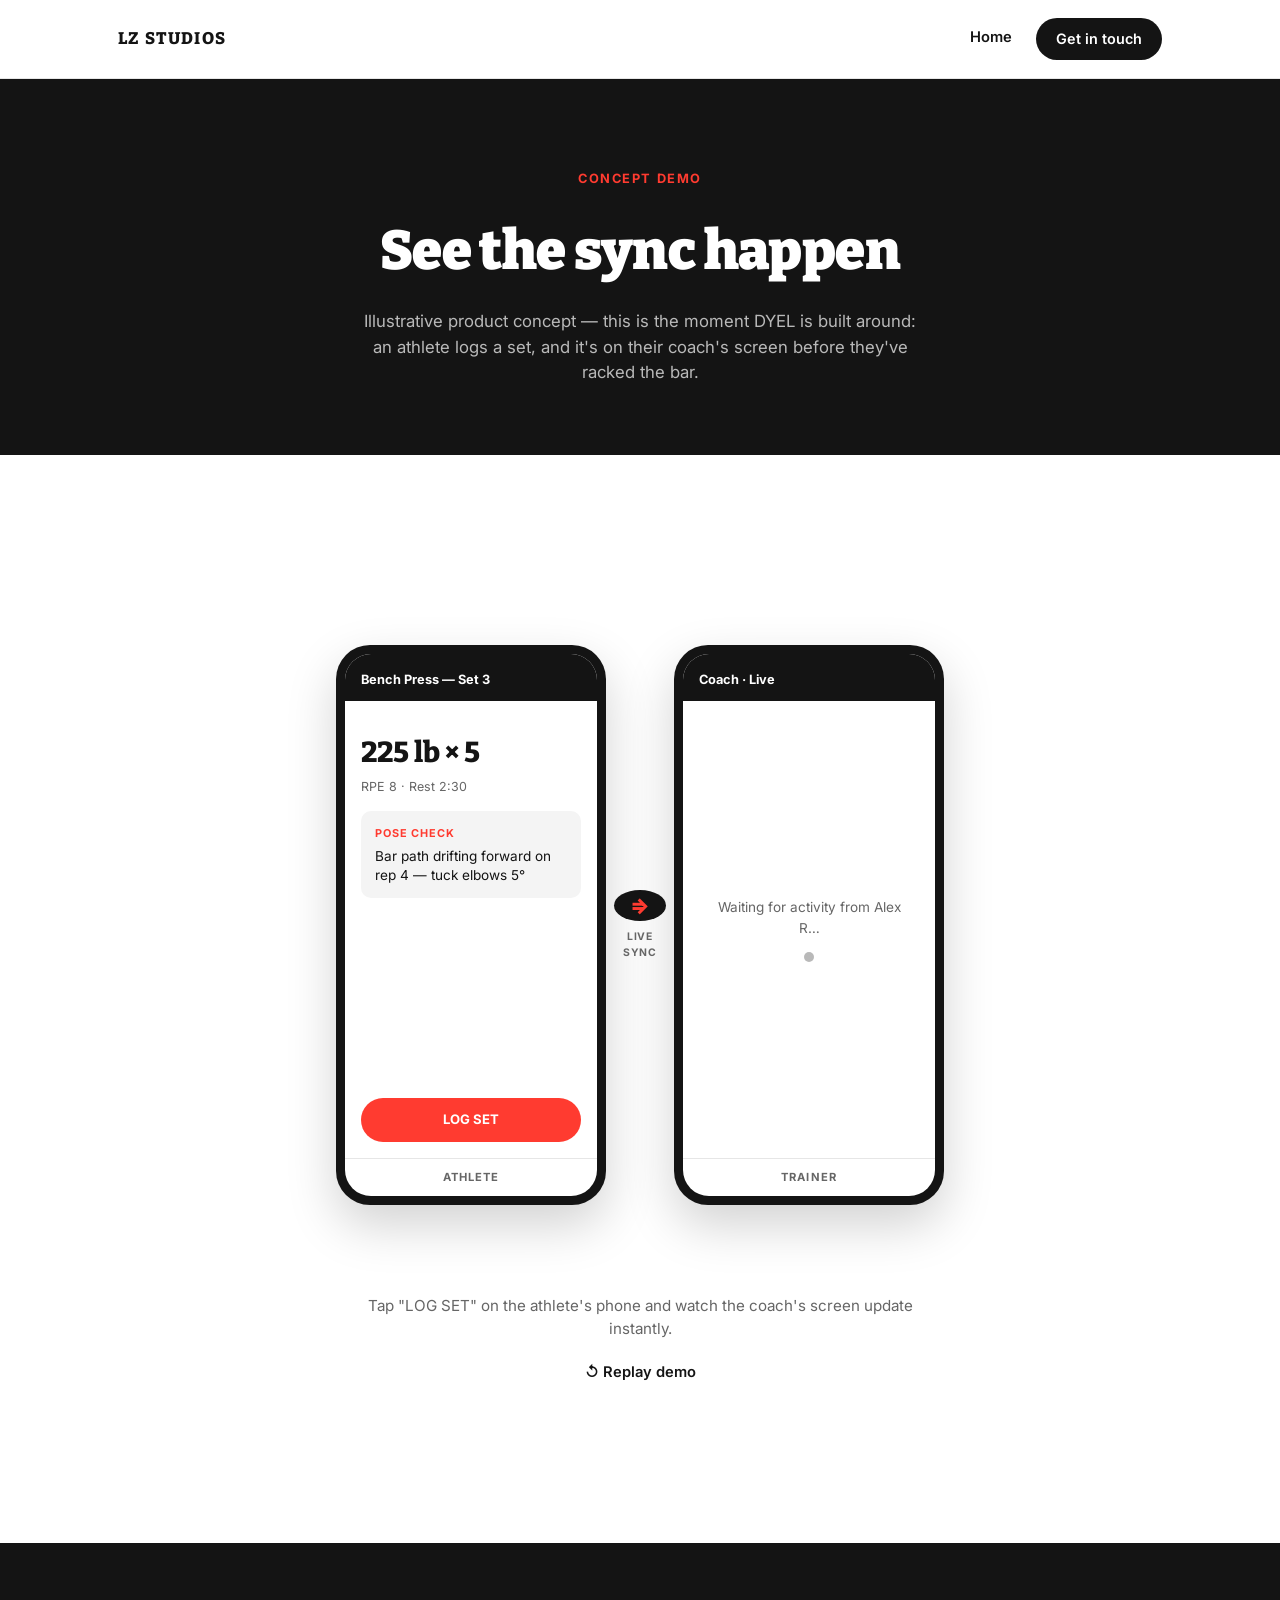
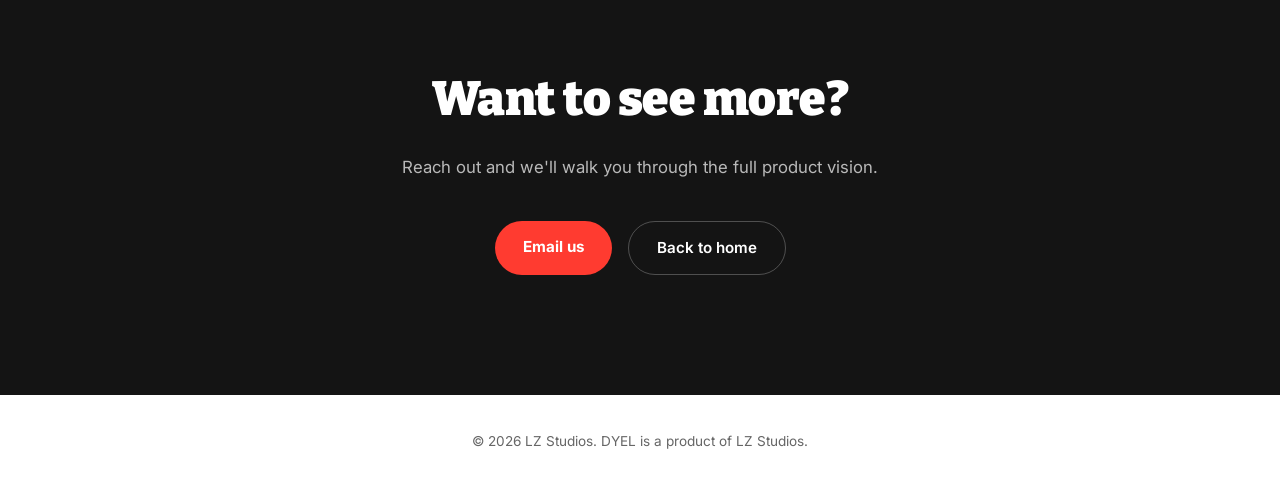
==== demo.html @ 72d44cef "Updating the HomePage" ====
<!DOCTYPE html>
<html lang="en">
<head>
<meta charset="UTF-8">
<meta name="viewport" content="width=device-width, initial-scale=1.0">
<title>Demo — DYEL by LZ Studios</title>
<meta name="description" content="See how DYEL syncs an athlete's workout to their coach's screen in real time, with AI form correction built in.">
<link rel="preconnect" href="https://fonts.googleapis.com">
<link rel="preconnect" href="https://fonts.gstatic.com" crossorigin>
<link href="https://fonts.googleapis.com/css2?family=Bitter:wght@400;600;800;900&family=Inter:wght@400;500;600;700&display=swap" rel="stylesheet">
<link rel="stylesheet" href="styles.css">
</head>
<body>

<nav>
  <div class="wrap">
    <div class="brand">LZ STUDIOS</div>
    <div class="nav-links">
      <a class="nav-link" href="index.html">Home</a>
      <a class="nav-cta" href="index.html#contact">Get in touch</a>
    </div>
  </div>
</nav>

<header class="demo-hero">
  <div class="wrap">
    <span class="eyebrow">Concept Demo</span>
    <h1>See the sync happen</h1>
    <p>Illustrative product concept — this is the moment DYEL is built around: an athlete logs a set, and it's on their coach's screen before they've racked the bar.</p>
  </div>
</header>

<section class="section">
  <div class="wrap">
    <div class="demo-stage">

      <!-- PHONE 1: ATHLETE -->
      <div class="phone">
        <div class="screen">
          <div class="screen-bar">Bench Press — Set 3</div>
          <div class="screen-body">
            <div class="big-stat">225 lb × 5</div>
            <div class="small-meta">RPE 8 · Rest 2:30</div>
            <div class="pose-card">
              <span class="tag">POSE CHECK</span>
              <p>Bar path drifting forward on rep 4 — tuck elbows 5°</p>
            </div>
            <div class="demo-btn" id="logSetBtn" role="button" tabindex="0" onclick="triggerSync()" onkeydown="if(event.key==='Enter'||event.key===' '){event.preventDefault();triggerSync();}">LOG SET</div>
          </div>
          <div class="screen-foot">ATHLETE</div>
        </div>
      </div>

      <!-- SYNC LINK -->
      <div class="sync-link">
        <div class="circle" id="syncCircle">⇒</div>
        <div class="label">LIVE<br>SYNC</div>
      </div>

      <!-- PHONE 2: COACH -->
      <div class="phone">
        <div class="screen">
          <div class="screen-bar">Coach · Live</div>
          <div class="screen-body">
            <div id="coachWaiting" class="coach-waiting">
              <p>Waiting for activity from Alex R…</p>
              <span class="waiting-dot"></span>
            </div>
            <div id="coachContent" class="coach-content">
              <div class="athlete-row">
                <div class="athlete-avatar">A</div>
                <div>
                  <div class="name">Alex R. · Bench Press</div>
                  <div class="sub" id="coachTimestamp">Set 3 just logged — now</div>
                </div>
              </div>
              <div class="flag-card">
                <span class="tag">FLAGGED FOR REVIEW</span>
                <p>Elbow flare on rep 4. Suggested cue sent to athlete automatically.</p>
              </div>
              <div class="demo-btn dark">SEND VOICE NOTE</div>
            </div>
          </div>
          <div class="screen-foot">TRAINER</div>
        </div>
      </div>

    </div>
    <p class="demo-caption" id="demoCaption">Tap "LOG SET" on the athlete's phone and watch the coach's screen update instantly.</p>
    <p class="demo-caption" style="margin-top:-40px;"><a href="#" class="nav-link" onclick="resetDemo();return false;">↺ Replay demo</a></p>
  </div>
</section>

<section class="cta-section" id="contact">
  <div class="wrap">
    <h2>Want to see more?</h2>
    <p>Reach out and we'll walk you through the full product vision.</p>
    <div class="cta-row">
      <a class="btn-primary" href="mailto:info@lzstudios.fit">Email us</a>
      <a class="btn-ghost" href="index.html">Back to home</a>
    </div>
  </div>
</section>

<footer>
  <div class="wrap">
    <p>&copy; 2026 LZ Studios. DYEL is a product of LZ Studios.</p>
  </div>
</footer>

<script>
  function triggerSync(){
    var logBtn = document.getElementById('logSetBtn');
    var syncCircle = document.getElementById('syncCircle');
    var waiting = document.getElementById('coachWaiting');
    var content = document.getElementById('coachContent');
    var caption = document.getElementById('demoCaption');

    if (logBtn.classList.contains('is-done')) return;

    logBtn.textContent = '✓ LOGGED';
    logBtn.classList.add('is-done');
    syncCircle.classList.add('is-pulsing');

    setTimeout(function(){
      waiting.style.display = 'none';
      content.style.display = 'flex';
      requestAnimationFrame(function(){
        requestAnimationFrame(function(){
          content.classList.add('is-visible');
        });
      });
      caption.textContent = 'That\'s it — no lag, no weekly check-in. The coach sees it the moment it happens.';
    }, 550);
  }

  function resetDemo(){
    var logBtn = document.getElementById('logSetBtn');
    var syncCircle = document.getElementById('syncCircle');
    var waiting = document.getElementById('coachWaiting');
    var content = document.getElementById('coachContent');
    var caption = document.getElementById('demoCaption');

    logBtn.textContent = 'LOG SET';
    logBtn.classList.remove('is-done');
    syncCircle.classList.remove('is-pulsing');
    waiting.style.display = 'flex';
    content.classList.remove('is-visible');
    content.style.display = 'none';
    caption.textContent = 'Tap "LOG SET" on the athlete\'s phone and watch the coach\'s screen update instantly.';
  }
</script>

</body>
</html>
---- styles.css ----
:root{
    --ink:#141414;
    --paper:#FFFFFF;
    --card:#F4F4F4;
    --muted:#666666;
    --muted-l:#B9B9B9;
    --line:#E6E6E6;
    --accent:#FF3B30;
  }
  *{box-sizing:border-box; margin:0; padding:0;}
  html{scroll-behavior:smooth;}
  body{
    font-family:'Inter',sans-serif;
    color:var(--ink);
    background:var(--paper);
    line-height:1.5;
    -webkit-font-smoothing:antialiased;
  }
  h1,h2,h3{font-family:'Bitter',serif; letter-spacing:-0.01em;}
  a{color:inherit;}
  .wrap{max-width:1100px; margin:0 auto; padding:0 28px;}
  :focus-visible{outline:3px solid var(--accent); outline-offset:3px;}

  /* NAV */
  nav{
    position:sticky; top:0; z-index:50;
    background:rgba(255,255,255,0.9); backdrop-filter:blur(8px);
    border-bottom:1px solid var(--line);
  }
  nav .wrap{display:flex; align-items:center; justify-content:space-between; padding-top:18px; padding-bottom:18px;}
  .nav-links{display:flex; align-items:center; gap:24px;}
  .nav-link{
    text-decoration:none; color:var(--ink); font-weight:600; font-size:0.92rem;
    border-bottom:2px solid transparent; padding-bottom:2px; transition:border-color .15s ease;
  }
  .nav-link:hover{border-color:var(--accent);}
  .brand{font-family:'Bitter',serif; font-weight:800; font-size:1.05rem; letter-spacing:0.08em;}
  .product-mark{
    font-family:'Bitter',serif; font-weight:900; letter-spacing:-0.01em;
    font-size:clamp(3.2rem, 9vw, 6rem); line-height:1; color:#fff;
    margin-bottom:22px;
  }
  .product-mark span{color:var(--accent);}
  .nav-cta{
    background:var(--ink); color:#fff; text-decoration:none;
    padding:10px 20px; border-radius:100px; font-size:0.9rem; font-weight:600;
    transition:transform .15s ease, background .15s ease;
  }
  .nav-cta:hover{background:var(--accent); transform:translateY(-1px);}

  /* HERO */
  header.hero{
    background:var(--ink); color:#fff;
    padding:120px 0 100px;
    position:relative; overflow:hidden;
  }
  header.hero::before{
    content:"";
    position:absolute; right:-10%; top:-30%;
    width:600px; height:600px; border-radius:50%;
    background:radial-gradient(circle, rgba(255,59,48,0.18), transparent 70%);
  }
  .eyebrow{
    font-size:0.8rem; font-weight:700; letter-spacing:0.12em; text-transform:uppercase;
    color:var(--accent); margin-bottom:22px; display:block;
  }
  header.hero h1{
    font-size:clamp(2.6rem, 6vw, 4.6rem); font-weight:900; line-height:1.02;
    max-width:820px; margin-bottom:26px;
  }
  header.hero .lede{
    font-size:1.2rem; color:var(--muted-l); max-width:560px; margin-bottom:40px;
    font-weight:400;
  }
  .hero-actions{display:flex; gap:16px; flex-wrap:wrap;}
  .btn-primary{
    background:var(--accent); color:#fff; text-decoration:none;
    padding:15px 28px; border-radius:100px; font-weight:700; font-size:0.95rem;
    display:inline-block; transition:transform .15s ease, box-shadow .15s ease;
  }
  .btn-primary:hover{transform:translateY(-2px); box-shadow:0 8px 24px rgba(255,59,48,0.35);}
  .btn-ghost{
    border:1px solid rgba(255,255,255,0.25); color:#fff; text-decoration:none;
    padding:15px 28px; border-radius:100px; font-weight:600; font-size:0.95rem;
    display:inline-block; transition:border-color .15s ease, background .15s ease;
  }
  .btn-ghost:hover{border-color:#fff; background:rgba(255,255,255,0.06);}

  .sync-strip{
    display:flex; align-items:center; gap:14px; margin-top:64px;
    padding:18px 22px; background:rgba(255,255,255,0.04);
    border:1px solid rgba(255,255,255,0.1); border-radius:14px; max-width:620px;
  }
  .sync-dot{width:8px; height:8px; border-radius:50%; background:var(--accent); flex-shrink:0;
    box-shadow:0 0 0 4px rgba(255,59,48,0.2);}
  .sync-strip p{font-size:0.92rem; color:var(--muted-l);}
  .sync-strip b{color:#fff;}

  /* SECTION HEADER */
  .section{padding:100px 0;}
  .section-alt{background:var(--card);}
  .sec-eyebrow{font-size:0.8rem; font-weight:700; letter-spacing:0.12em; text-transform:uppercase; color:var(--accent); display:block; margin-bottom:14px;}
  .sec-title{font-size:clamp(1.8rem, 3.4vw, 2.6rem); font-weight:800; max-width:680px; margin-bottom:16px;}
  .sec-lede{color:var(--muted); max-width:620px; font-size:1.05rem;}

  /* PROBLEM GRID */
  .grid-4{display:grid; grid-template-columns:repeat(2,1fr); gap:22px; margin-top:54px;}
  .p-card{background:#fff; border:1px solid var(--line); border-radius:16px; padding:32px;}
  .p-card .num{
    display:inline-flex; align-items:center; justify-content:center;
    width:38px; height:38px; border-radius:50%; background:var(--ink); color:#fff;
    font-weight:700; font-size:0.9rem; margin-bottom:20px;
  }
  .p-card h3{font-size:1.15rem; font-weight:700; margin-bottom:10px;}
  .p-card p{color:var(--muted); font-size:0.95rem;}

  /* PILLARS */
  .pillars{display:grid; grid-template-columns:repeat(3,1fr); gap:22px; margin-top:54px;}
  .pillar{border-radius:16px; padding:34px 30px; border:1px solid var(--line);}
  .pillar.hi{background:var(--ink); color:#fff; border-color:var(--ink);}
  .pillar-icon{width:46px; height:46px; border-radius:50%; background:var(--accent); margin-bottom:26px;
    display:flex; align-items:center; justify-content:center;}
  .pillar-icon .bar{width:20px; height:10px; background:#fff; border-radius:3px;}
  .pillar h3{font-size:1.2rem; font-weight:700; margin-bottom:12px;}
  .pillar p{font-size:0.95rem; color:var(--muted);}
  .pillar.hi p{color:var(--muted-l);}
  .foot-note{margin-top:36px; color:var(--muted); font-style:italic; font-size:0.95rem;}

  /* TEAM */
  .team-grid{display:grid; grid-template-columns:repeat(2,1fr); gap:24px; margin-top:54px;}
  .t-card{background:#fff; border:1px solid var(--line); border-radius:16px; padding:34px;}
  .t-avatar{
    width:56px; height:56px; border-radius:50%; background:var(--ink); color:#fff;
    display:flex; align-items:center; justify-content:center; font-weight:700; font-family:'Bitter',serif;
    margin-bottom:22px; font-size:0.95rem;
  }
  .t-card h3{font-size:1.1rem; font-weight:700; margin-bottom:4px;}
  .t-role{color:var(--accent); font-size:0.85rem; font-weight:700; text-transform:uppercase; letter-spacing:0.06em; margin-bottom:16px; display:block;}
  .t-card p{color:var(--muted); font-size:0.95rem;}
  .t-email{
    display:inline-block; margin-top:16px; font-size:0.88rem; font-weight:600;
    color:var(--accent); text-decoration:none; border-bottom:1px solid transparent;
    transition:border-color .15s ease;
  }
  .t-email:hover{border-color:var(--accent);}

  /* CTA / CONTACT */
  .cta-section{background:var(--ink); color:#fff; padding:120px 0; text-align:center;}
  .cta-section h2{font-size:clamp(2rem,4.4vw,3rem); font-weight:900; max-width:700px; margin:0 auto 20px;}
  .cta-section p{color:var(--muted-l); font-size:1.05rem; max-width:520px; margin:0 auto 40px;}
  .cta-row{display:flex; gap:16px; justify-content:center; flex-wrap:wrap;}

  footer{padding:36px 0; text-align:center; color:var(--muted); font-size:0.85rem;}

  /* DEMO PAGE — PHONE MOCKUPS */
  .demo-hero{background:var(--ink); color:#fff; padding:90px 0 70px; text-align:center;}
  .demo-hero h1{font-size:clamp(2.2rem,5vw,3.4rem); font-weight:900; max-width:700px; margin:0 auto 18px;}
  .demo-hero p{color:var(--muted-l); max-width:560px; margin:0 auto; font-size:1.05rem;}

  .demo-stage{
    display:flex; align-items:center; justify-content:center; gap:0;
    flex-wrap:wrap; padding:90px 0; max-width:1000px; margin:0 auto;
  }
  .phone{
    width:270px; height:560px; border-radius:34px; background:var(--ink);
    padding:9px; box-shadow:0 20px 50px rgba(0,0,0,0.18); flex-shrink:0;
  }
  .phone .screen{
    width:100%; height:100%; border-radius:26px; background:#fff; overflow:hidden;
    display:flex; flex-direction:column; position:relative;
  }
  .screen-bar{background:var(--ink); color:#fff; padding:16px 16px 12px; font-size:0.8rem; font-weight:700;}
  .screen-body{padding:16px; flex:1; display:flex; flex-direction:column;}
  .screen-foot{
    text-align:center; padding:10px; font-size:0.7rem; font-weight:700; letter-spacing:0.1em;
    color:var(--muted); border-top:1px solid var(--line); margin-top:auto;
  }
  .big-stat{font-family:'Bitter',serif; font-size:1.8rem; font-weight:800; margin:14px 0 4px;}
  .small-meta{font-size:0.78rem; color:var(--muted); margin-bottom:14px;}
  .pose-card{background:var(--card); border-radius:10px; padding:14px; margin-bottom:14px;}
  .pose-card .tag{font-size:0.68rem; font-weight:700; letter-spacing:0.08em; color:var(--accent); display:block; margin-bottom:6px;}
  .pose-card p{font-size:0.85rem; line-height:1.35;}
  .flag-card{background:#FFF1F0; border-radius:10px; padding:14px; margin-bottom:14px;}
  .flag-card .tag{font-size:0.68rem; font-weight:700; letter-spacing:0.08em; color:var(--accent); display:block; margin-bottom:6px;}
  .flag-card p{font-size:0.85rem; line-height:1.35;}
  .demo-btn{
    background:var(--accent); color:#fff; text-align:center; border-radius:22px;
    padding:12px; font-size:0.82rem; font-weight:700; margin-top:auto;
  }
  .demo-btn.dark{background:var(--ink);}
  .athlete-row{display:flex; align-items:center; gap:10px; background:var(--card); border-radius:10px; padding:10px; margin-bottom:14px;}
  .athlete-avatar{
    width:34px; height:34px; border-radius:50%; background:var(--accent); color:#fff;
    display:flex; align-items:center; justify-content:center; font-size:0.75rem; font-weight:700; flex-shrink:0;
  }
  .athlete-row .name{font-size:0.82rem; font-weight:700;}
  .athlete-row .sub{font-size:0.72rem; color:var(--muted);}

  .sync-link{
    width:80px; height:70px; display:flex; align-items:center; justify-content:center;
    flex-direction:column; flex-shrink:0; margin:0 -6px; z-index:2;
  }
  .sync-link .circle{
    width:52px; height:52px; border-radius:50%; background:var(--ink); color:var(--accent);
    display:flex; align-items:center; justify-content:center; font-size:1.3rem; font-weight:900;
  }
  .sync-link .label{font-size:0.65rem; font-weight:700; letter-spacing:0.08em; color:var(--muted); margin-top:8px; text-align:center;}

  .demo-caption{text-align:center; max-width:600px; margin:0 auto 60px; color:var(--muted); font-size:0.95rem;}

  .coach-waiting{
    display:flex; flex-direction:column; align-items:center; justify-content:center;
    text-align:center; color:var(--muted); font-size:0.85rem; flex:1; gap:14px; padding:40px 10px;
  }
  .waiting-dot{
    width:10px; height:10px; border-radius:50%; background:var(--muted-l);
    animation:pulse-dot 1.4s ease-in-out infinite;
  }
  @keyframes pulse-dot{
    0%,100%{opacity:0.3; transform:scale(0.9);}
    50%{opacity:1; transform:scale(1.15);}
  }
  .coach-content{
    display:none; flex-direction:column; flex:1;
    opacity:0; transform:translateY(8px);
    transition:opacity .4s ease, transform .4s ease;
  }
  .coach-content.is-visible{opacity:1; transform:translateY(0);}

  #logSetBtn{cursor:pointer; user-select:none;}
  #logSetBtn.is-done{background:var(--ink); cursor:default;}

  #syncCircle{transition:transform .3s ease, background .3s ease;}
  #syncCircle.is-pulsing{
    animation:sync-pulse 0.6s ease;
    background:var(--accent); color:#fff;
  }
  @keyframes sync-pulse{
    0%{transform:scale(1);}
    40%{transform:scale(1.25);}
    100%{transform:scale(1);}
  }

  @media (prefers-reduced-motion:reduce){
    .waiting-dot{animation:none;}
    #syncCircle.is-pulsing{animation:none;}
  }

  @media (max-width:900px){
    .demo-stage{flex-direction:column; gap:36px; padding:60px 0;}
    .sync-link{transform:rotate(90deg); margin:0;}
  }

  @media (max-width:760px){
    .grid-4, .pillars, .team-grid{grid-template-columns:1fr;}
    header.hero{padding:90px 0 70px;}
    .section{padding:70px 0;}
  }

  @media (prefers-reduced-motion:reduce){
    html{scroll-behavior:auto;}
    *{transition:none !important;}
  }
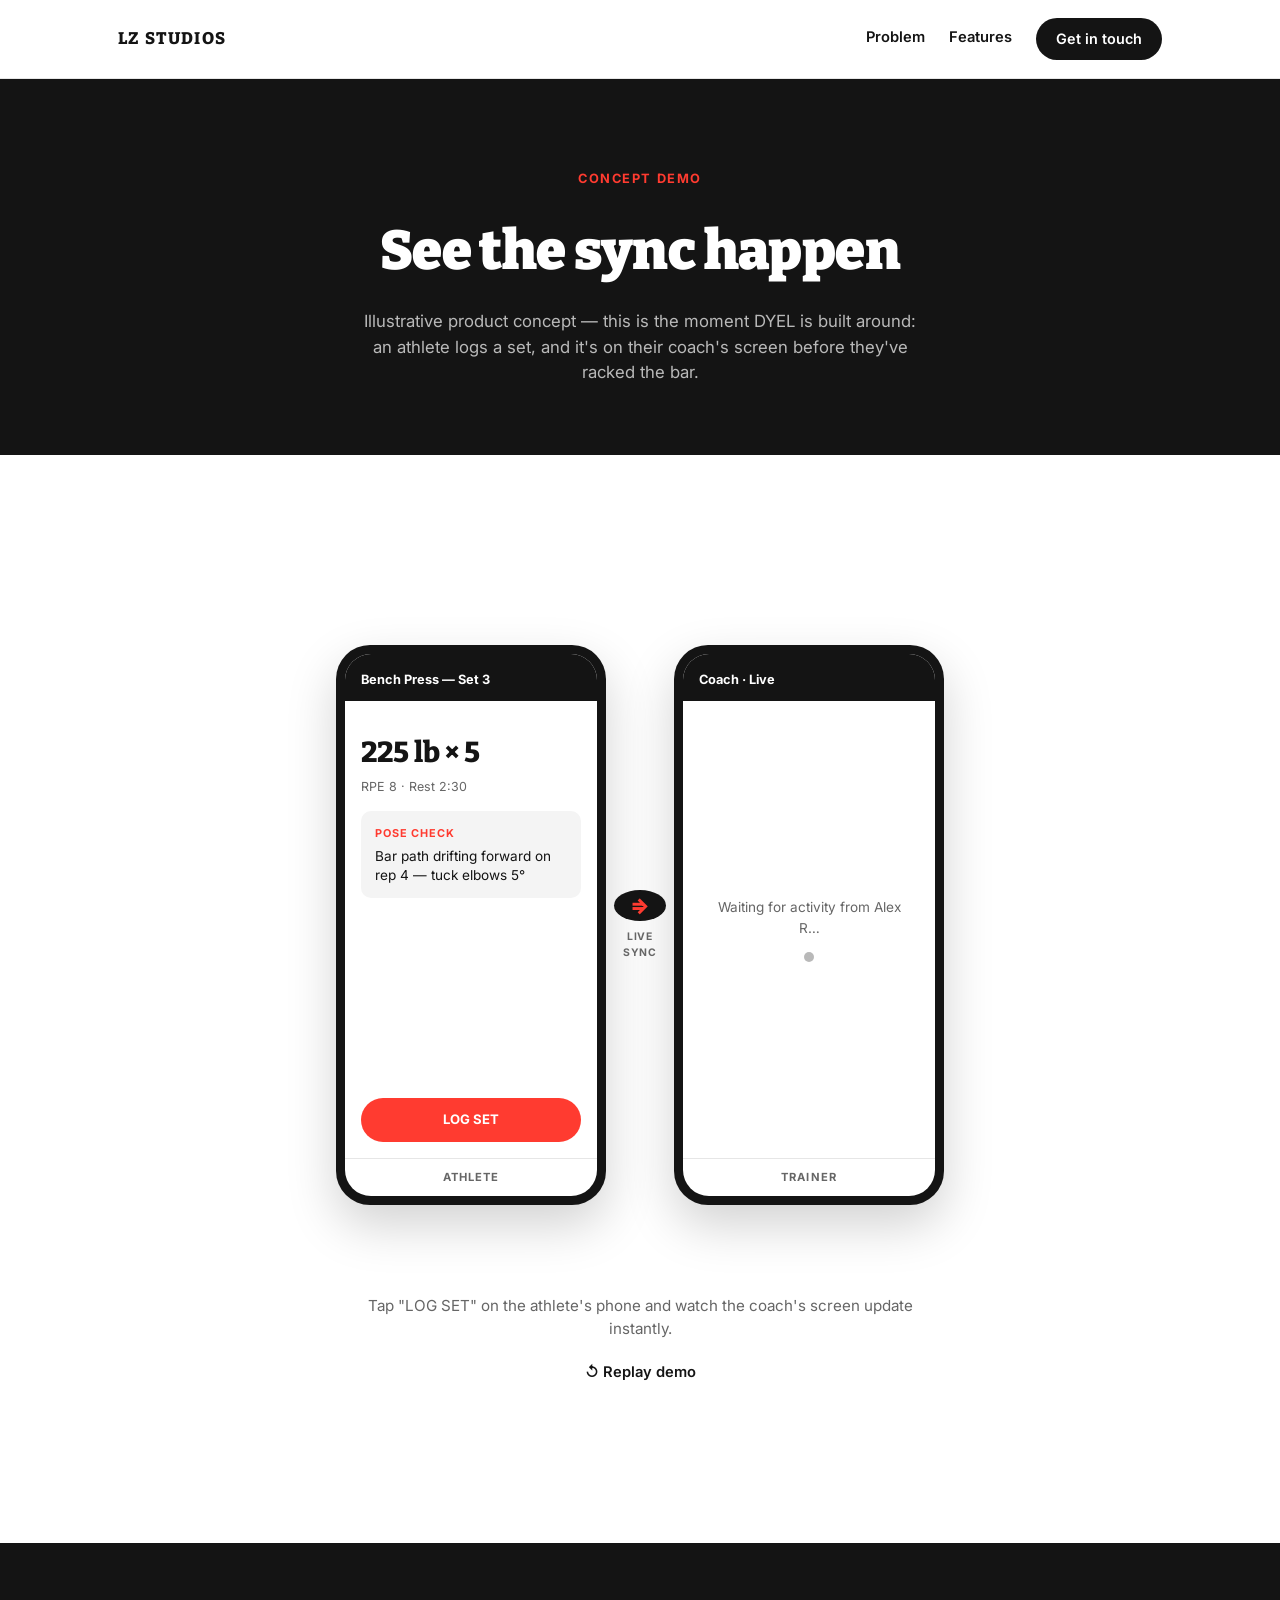
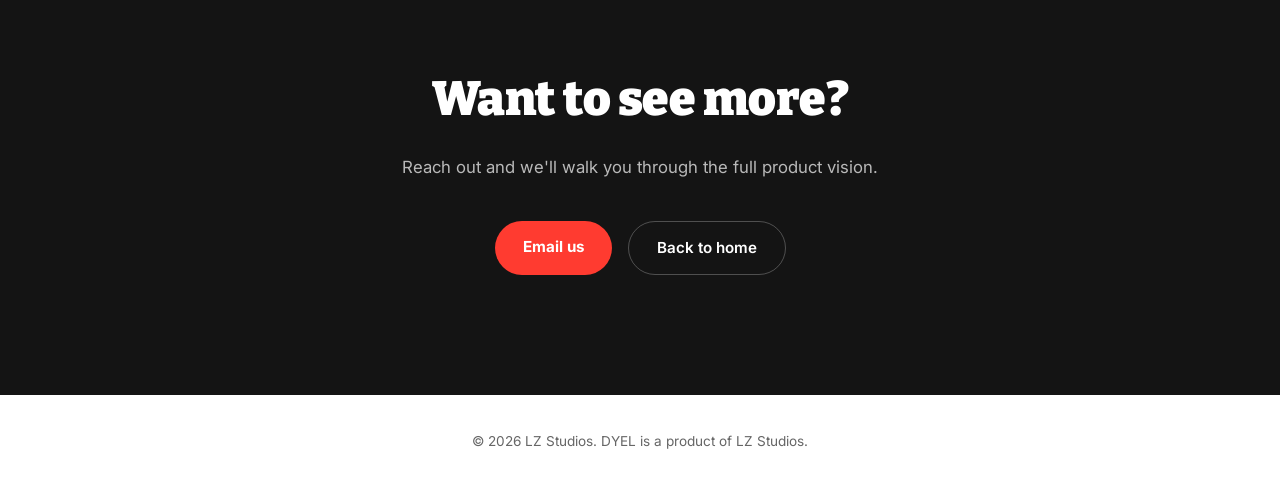
==== commit c3686612: "Website Update 2" ====
--- a/demo.html
+++ b/demo.html
@@ -14,9 +14,10 @@
 
 <nav>
   <div class="wrap">
-    <div class="brand">LZ STUDIOS</div>
+    <a class="brand" href="index.html">LZ STUDIOS</a>
     <div class="nav-links">
-      <a class="nav-link" href="index.html">Home</a>
+      <a class="nav-link" href="problem.html">Problem</a>
+      <a class="nav-link" href="features.html">Features</a>
       <a class="nav-cta" href="index.html#contact">Get in touch</a>
     </div>
   </div>
--- a/styles.css
+++ b/styles.css
@@ -34,7 +34,12 @@
     border-bottom:2px solid transparent; padding-bottom:2px; transition:border-color .15s ease;
   }
   .nav-link:hover{border-color:var(--accent);}
-  .brand{font-family:'Bitter',serif; font-weight:800; font-size:1.05rem; letter-spacing:0.08em;}
+  .brand{font-family:'Bitter',serif; font-weight:800; font-size:1.05rem; letter-spacing:0.08em; text-decoration:none; color:var(--ink);}
+  .codename-tag{
+    display:inline-block; font-size:0.72rem; font-weight:700; letter-spacing:0.14em; text-transform:uppercase;
+    color:var(--muted-l); border:1px solid rgba(255,255,255,0.25); border-radius:100px;
+    padding:5px 14px; margin-bottom:20px;
+  }
   .product-mark{
     font-family:'Bitter',serif; font-weight:900; letter-spacing:-0.01em;
     font-size:clamp(3.2rem, 9vw, 6rem); line-height:1; color:#fff;
@@ -65,11 +70,14 @@
     color:var(--accent); margin-bottom:22px; display:block;
   }
   header.hero h1{
-    font-size:clamp(2.6rem, 6vw, 4.6rem); font-weight:900; line-height:1.02;
-    max-width:820px; margin-bottom:26px;
+    font-size:clamp(2.2rem, 5vw, 3.6rem); font-weight:900; line-height:1.08;
+    max-width:760px; margin-bottom:14px;
+  }
+  .lede-sub{
+    font-size:1.15rem; color:var(--accent); font-weight:700; margin-bottom:18px;
   }
   header.hero .lede{
-    font-size:1.2rem; color:var(--muted-l); max-width:560px; margin-bottom:40px;
+    font-size:1.1rem; color:var(--muted-l); max-width:560px; margin-bottom:40px;
     font-weight:400;
   }
   .hero-actions{display:flex; gap:16px; flex-wrap:wrap;}
@@ -105,7 +113,19 @@
 
   /* PROBLEM GRID */
   .grid-4{display:grid; grid-template-columns:repeat(2,1fr); gap:22px; margin-top:54px;}
+  .grid-3{display:grid; grid-template-columns:repeat(3,1fr); gap:18px; margin-top:36px;}
   .p-card{background:#fff; border:1px solid var(--line); border-radius:16px; padding:32px;}
+  .p-card.compact{padding:22px;}
+  .p-card.compact .num{width:32px; height:32px; font-size:0.8rem; margin-bottom:14px;}
+  .p-card.compact h3{font-size:1.02rem; margin-bottom:8px;}
+  .p-card.compact p{font-size:0.86rem;}
+  .section-compact{padding:64px 0;}
+  .see-more{
+    display:inline-block; margin-top:28px; font-size:0.9rem; font-weight:700;
+    color:var(--accent); text-decoration:none; border-bottom:1px solid transparent;
+  }
+  .see-more:hover{border-color:var(--accent);}
+  .progress-grid{display:grid; grid-template-columns:repeat(4,1fr); gap:18px; margin-top:44px;}
   .p-card .num{
     display:inline-flex; align-items:center; justify-content:center;
     width:38px; height:38px; border-radius:50%; background:var(--ink); color:#fff;
@@ -116,15 +136,21 @@
 
   /* PILLARS */
   .pillars{display:grid; grid-template-columns:repeat(3,1fr); gap:22px; margin-top:54px;}
+  .pillars.compact{margin-top:36px; gap:18px;}
   .pillar{border-radius:16px; padding:34px 30px; border:1px solid var(--line);}
+  .pillar.compact{padding:24px 22px;}
   .pillar.hi{background:var(--ink); color:#fff; border-color:var(--ink);}
   .pillar-icon{width:46px; height:46px; border-radius:50%; background:var(--accent); margin-bottom:26px;
     display:flex; align-items:center; justify-content:center;}
+  .pillar.compact .pillar-icon{width:36px; height:36px; margin-bottom:16px;}
   .pillar-icon .bar{width:20px; height:10px; background:#fff; border-radius:3px;}
+  .pillar.compact .pillar-icon .bar{width:16px; height:8px;}
   .pillar h3{font-size:1.2rem; font-weight:700; margin-bottom:12px;}
+  .pillar.compact h3{font-size:1.02rem; margin-bottom:8px;}
   .pillar p{font-size:0.95rem; color:var(--muted);}
+  .pillar.compact p{font-size:0.86rem;}
   .pillar.hi p{color:var(--muted-l);}
-  .foot-note{margin-top:36px; color:var(--muted); font-style:italic; font-size:0.95rem;}
+  .foot-note{margin-top:24px; color:var(--muted); font-style:italic; font-size:0.9rem;}
 
   /* TEAM */
   .team-grid{display:grid; grid-template-columns:repeat(2,1fr); gap:24px; margin-top:54px;}
@@ -251,10 +277,15 @@
     .sync-link{transform:rotate(90deg); margin:0;}
   }
 
+  @media (max-width:900px){
+    .progress-grid{grid-template-columns:repeat(2,1fr);}
+  }
+
   @media (max-width:760px){
-    .grid-4, .pillars, .team-grid{grid-template-columns:1fr;}
+    .grid-4, .grid-3, .pillars, .team-grid, .progress-grid{grid-template-columns:1fr;}
     header.hero{padding:90px 0 70px;}
     .section{padding:70px 0;}
+    .section-compact{padding:50px 0;}
   }
 
   @media (prefers-reduced-motion:reduce){
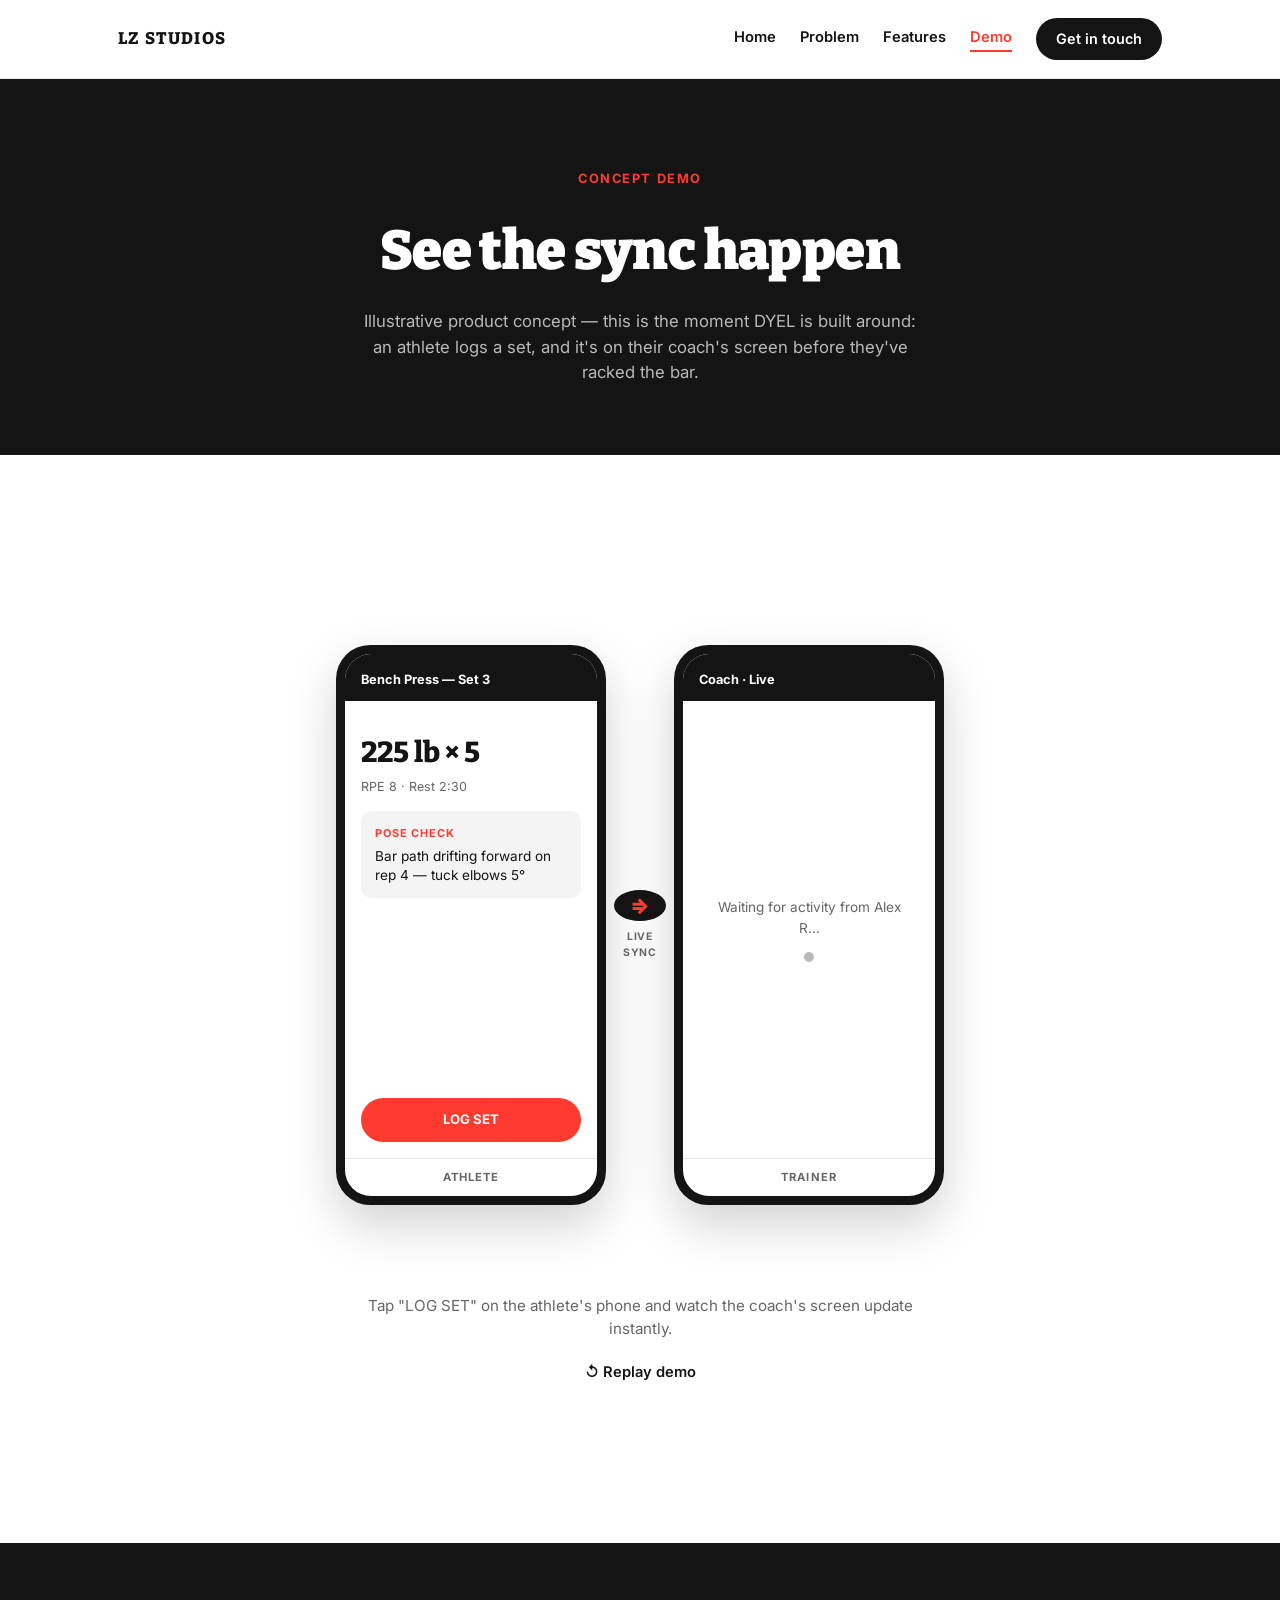
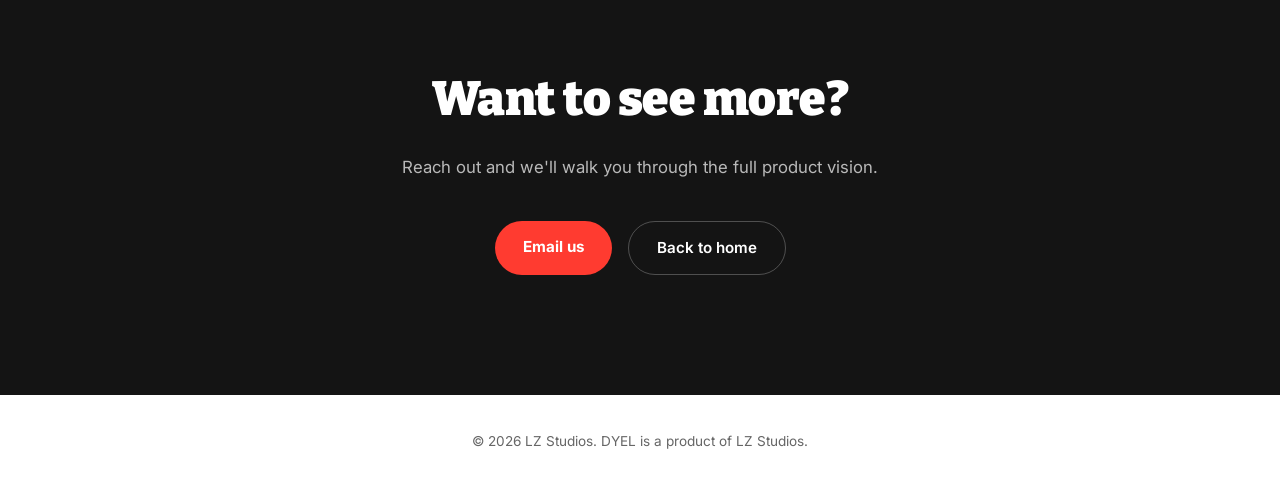
==== commit 1ad6ea96: "Website Update Again" ====
--- a/demo.html
+++ b/demo.html
@@ -16,8 +16,10 @@
   <div class="wrap">
     <a class="brand" href="index.html">LZ STUDIOS</a>
     <div class="nav-links">
+      <a class="nav-link" href="index.html">Home</a>
       <a class="nav-link" href="problem.html">Problem</a>
       <a class="nav-link" href="features.html">Features</a>
+      <a class="nav-link active" href="demo.html">Demo</a>
       <a class="nav-cta" href="index.html#contact">Get in touch</a>
     </div>
   </div>
--- a/styles.css
+++ b/styles.css
@@ -31,9 +31,10 @@
   .nav-links{display:flex; align-items:center; gap:24px;}
   .nav-link{
     text-decoration:none; color:var(--ink); font-weight:600; font-size:0.92rem;
-    border-bottom:2px solid transparent; padding-bottom:2px; transition:border-color .15s ease;
+    border-bottom:2px solid transparent; padding-bottom:2px; transition:border-color .15s ease, color .15s ease;
   }
   .nav-link:hover{border-color:var(--accent);}
+  .nav-link.active{color:var(--accent); border-color:var(--accent);}
   .brand{font-family:'Bitter',serif; font-weight:800; font-size:1.05rem; letter-spacing:0.08em; text-decoration:none; color:var(--ink);}
   .codename-tag{
     display:inline-block; font-size:0.72rem; font-weight:700; letter-spacing:0.14em; text-transform:uppercase;
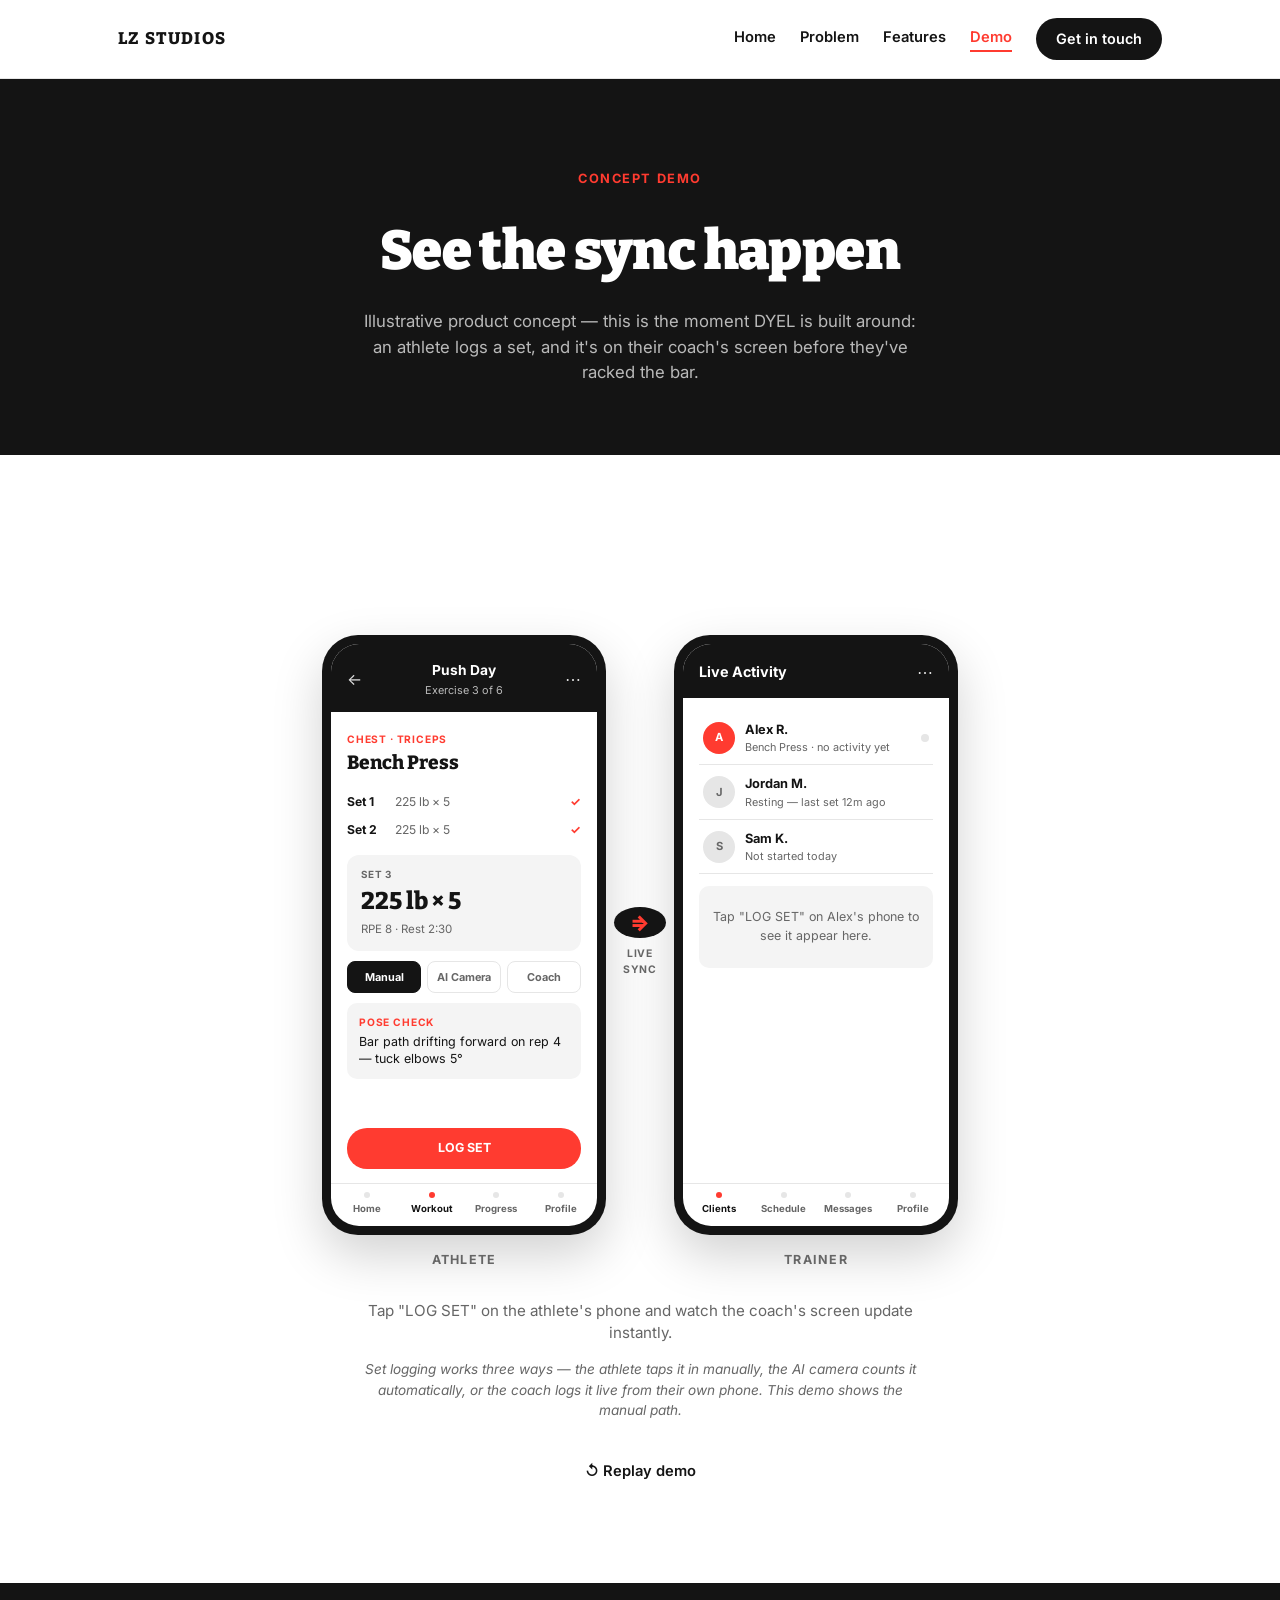
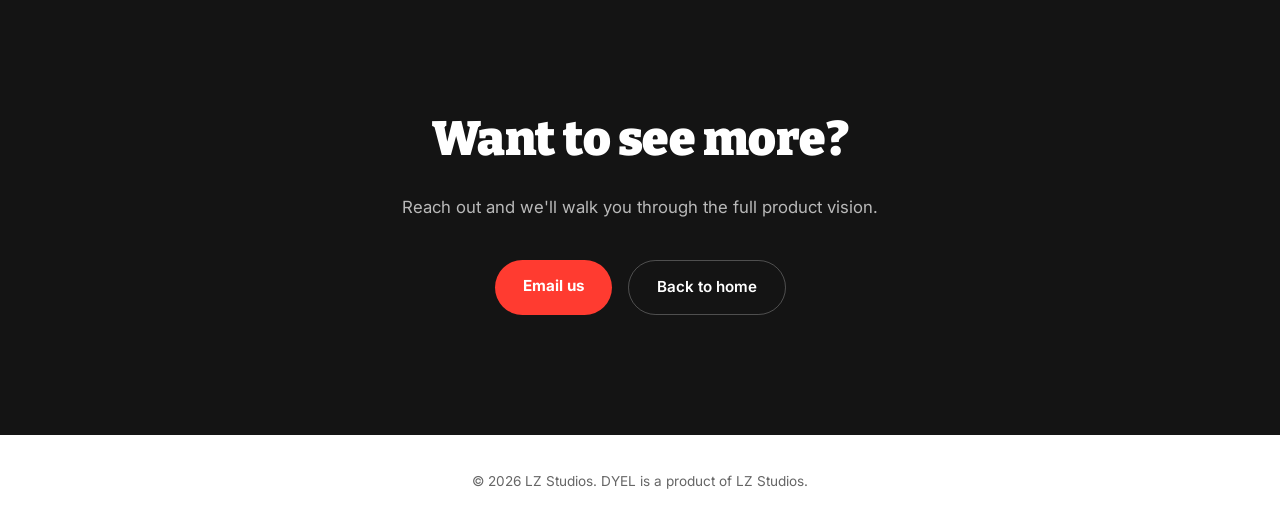
==== commit eb2d2378: "Website" ====
--- a/demo.html
+++ b/demo.html
@@ -37,21 +37,55 @@
   <div class="wrap">
     <div class="demo-stage">
 
+      <div class="phone-col">
       <!-- PHONE 1: ATHLETE -->
       <div class="phone">
         <div class="screen">
-          <div class="screen-bar">Bench Press — Set 3</div>
-          <div class="screen-body">
-            <div class="big-stat">225 lb × 5</div>
-            <div class="small-meta">RPE 8 · Rest 2:30</div>
+          <div class="app-topbar">
+            <span class="topbar-back">←</span>
+            <div class="topbar-title">
+              <div class="title-main">Push Day</div>
+              <div class="title-sub">Exercise 3 of 6</div>
+            </div>
+            <span class="topbar-more">⋯</span>
+          </div>
+          <div class="screen-body app-body">
+            <div class="exercise-tag">CHEST · TRICEPS</div>
+            <h4 class="exercise-name">Bench Press</h4>
+
+            <div class="set-history">
+              <div class="set-row"><span>Set 1</span><span>225 lb × 5</span><span class="check">✓</span></div>
+              <div class="set-row"><span>Set 2</span><span>225 lb × 5</span><span class="check">✓</span></div>
+            </div>
+
+            <div class="current-set">
+              <div class="set-row-label">SET 3</div>
+              <div class="big-stat">225 lb × 5</div>
+              <div class="small-meta">RPE 8 · Rest 2:30</div>
+            </div>
+
+            <div class="log-method-tabs">
+              <span class="method-tab active">Manual</span>
+              <span class="method-tab">AI Camera</span>
+              <span class="method-tab">Coach</span>
+            </div>
+
             <div class="pose-card">
               <span class="tag">POSE CHECK</span>
               <p>Bar path drifting forward on rep 4 — tuck elbows 5°</p>
             </div>
+
             <div class="demo-btn" id="logSetBtn" role="button" tabindex="0" onclick="triggerSync()" onkeydown="if(event.key==='Enter'||event.key===' '){event.preventDefault();triggerSync();}">LOG SET</div>
           </div>
-          <div class="screen-foot">ATHLETE</div>
+          <div class="bottom-tabbar">
+            <div class="tab-item"><span class="tab-dot"></span>Home</div>
+            <div class="tab-item active"><span class="tab-dot"></span>Workout</div>
+            <div class="tab-item"><span class="tab-dot"></span>Progress</div>
+            <div class="tab-item"><span class="tab-dot"></span>Profile</div>
+          </div>
         </div>
+      </div>
+      <p class="phone-label">Athlete</p>
       </div>
 
       <!-- SYNC LINK -->
@@ -60,37 +94,66 @@
         <div class="label">LIVE<br>SYNC</div>
       </div>
 
+      <div class="phone-col">
       <!-- PHONE 2: COACH -->
       <div class="phone">
         <div class="screen">
-          <div class="screen-bar">Coach · Live</div>
-          <div class="screen-body">
-            <div id="coachWaiting" class="coach-waiting">
-              <p>Waiting for activity from Alex R…</p>
-              <span class="waiting-dot"></span>
-            </div>
-            <div id="coachContent" class="coach-content">
-              <div class="athlete-row">
+          <div class="app-topbar">
+            <span class="topbar-title-solo">Live Activity</span>
+            <span class="topbar-more">⋯</span>
+          </div>
+          <div class="screen-body app-body">
+            <div class="client-list">
+              <div class="client-row">
                 <div class="athlete-avatar">A</div>
-                <div>
-                  <div class="name">Alex R. · Bench Press</div>
-                  <div class="sub" id="coachTimestamp">Set 3 just logged — now</div>
-                </div>
-              </div>
-              <div class="flag-card">
-                <span class="tag">FLAGGED FOR REVIEW</span>
-                <p>Elbow flare on rep 4. Suggested cue sent to athlete automatically.</p>
-              </div>
-              <div class="demo-btn dark">SEND VOICE NOTE</div>
-            </div>
-          </div>
-          <div class="screen-foot">TRAINER</div>
+                <div class="client-info">
+                  <div class="name">Alex R.</div>
+                  <div class="sub" id="alexStatus">Bench Press · no activity yet</div>
+                </div>
+                <span class="live-dot" id="alexDot"></span>
+              </div>
+              <div class="client-row">
+                <div class="athlete-avatar muted">J</div>
+                <div class="client-info">
+                  <div class="name">Jordan M.</div>
+                  <div class="sub">Resting — last set 12m ago</div>
+                </div>
+              </div>
+              <div class="client-row">
+                <div class="athlete-avatar muted">S</div>
+                <div class="client-info">
+                  <div class="name">Sam K.</div>
+                  <div class="sub">Not started today</div>
+                </div>
+              </div>
+            </div>
+
+            <div class="activity-panel">
+              <div id="coachWaiting" class="coach-waiting-inline">Tap "LOG SET" on Alex's phone to see it appear here.</div>
+              <div id="coachContent" class="coach-content">
+                <div class="flag-card">
+                  <span class="tag">FLAGGED FOR REVIEW</span>
+                  <p>Elbow flare on rep 4. Suggested cue sent to athlete automatically.</p>
+                </div>
+                <div class="demo-btn dark">SEND VOICE NOTE</div>
+              </div>
+            </div>
+          </div>
+          <div class="bottom-tabbar">
+            <div class="tab-item active"><span class="tab-dot"></span>Clients</div>
+            <div class="tab-item"><span class="tab-dot"></span>Schedule</div>
+            <div class="tab-item"><span class="tab-dot"></span>Messages</div>
+            <div class="tab-item"><span class="tab-dot"></span>Profile</div>
+          </div>
         </div>
+      </div>
+      <p class="phone-label">Trainer</p>
       </div>
 
     </div>
     <p class="demo-caption" id="demoCaption">Tap "LOG SET" on the athlete's phone and watch the coach's screen update instantly.</p>
-    <p class="demo-caption" style="margin-top:-40px;"><a href="#" class="nav-link" onclick="resetDemo();return false;">↺ Replay demo</a></p>
+    <p class="demo-note">Set logging works three ways — the athlete taps it in manually, the AI camera counts it automatically, or the coach logs it live from their own phone. This demo shows the manual path.</p>
+    <p class="demo-caption" style="margin-top:20px;"><a href="#" class="nav-link" onclick="resetDemo();return false;">↺ Replay demo</a></p>
   </div>
 </section>
 
@@ -118,6 +181,8 @@
     var waiting = document.getElementById('coachWaiting');
     var content = document.getElementById('coachContent');
     var caption = document.getElementById('demoCaption');
+    var alexStatus = document.getElementById('alexStatus');
+    var alexDot = document.getElementById('alexDot');
 
     if (logBtn.classList.contains('is-done')) return;
 
@@ -133,6 +198,8 @@
           content.classList.add('is-visible');
         });
       });
+      alexStatus.textContent = 'Bench Press · Set 3 logged — now';
+      alexDot.classList.add('is-live');
       caption.textContent = 'That\'s it — no lag, no weekly check-in. The coach sees it the moment it happens.';
     }, 550);
   }
@@ -143,13 +210,17 @@
     var waiting = document.getElementById('coachWaiting');
     var content = document.getElementById('coachContent');
     var caption = document.getElementById('demoCaption');
+    var alexStatus = document.getElementById('alexStatus');
+    var alexDot = document.getElementById('alexDot');
 
     logBtn.textContent = 'LOG SET';
     logBtn.classList.remove('is-done');
     syncCircle.classList.remove('is-pulsing');
-    waiting.style.display = 'flex';
+    waiting.style.display = 'block';
     content.classList.remove('is-visible');
     content.style.display = 'none';
+    alexStatus.textContent = 'Bench Press · no activity yet';
+    alexDot.classList.remove('is-live');
     caption.textContent = 'Tap "LOG SET" on the athlete\'s phone and watch the coach\'s screen update instantly.';
   }
 </script>
--- a/styles.css
+++ b/styles.css
@@ -185,47 +185,114 @@
   .demo-hero p{color:var(--muted-l); max-width:560px; margin:0 auto; font-size:1.05rem;}
 
   .demo-stage{
-    display:flex; align-items:center; justify-content:center; gap:0;
-    flex-wrap:wrap; padding:90px 0; max-width:1000px; margin:0 auto;
+    display:flex; align-items:flex-start; justify-content:center; gap:0;
+    flex-wrap:wrap; padding:80px 0 30px; max-width:1000px; margin:0 auto;
+  }
+  .phone-col{display:flex; flex-direction:column; align-items:center; flex-shrink:0;}
+  .phone-label{
+    margin-top:16px; font-size:0.78rem; font-weight:700; letter-spacing:0.1em;
+    text-transform:uppercase; color:var(--muted);
   }
   .phone{
-    width:270px; height:560px; border-radius:34px; background:var(--ink);
-    padding:9px; box-shadow:0 20px 50px rgba(0,0,0,0.18); flex-shrink:0;
+    width:284px; height:600px; border-radius:36px; background:var(--ink);
+    padding:9px; box-shadow:0 20px 50px rgba(0,0,0,0.18);
   }
   .phone .screen{
-    width:100%; height:100%; border-radius:26px; background:#fff; overflow:hidden;
+    width:100%; height:100%; border-radius:28px; background:#fff; overflow:hidden;
     display:flex; flex-direction:column; position:relative;
   }
-  .screen-bar{background:var(--ink); color:#fff; padding:16px 16px 12px; font-size:0.8rem; font-weight:700;}
-  .screen-body{padding:16px; flex:1; display:flex; flex-direction:column;}
-  .screen-foot{
-    text-align:center; padding:10px; font-size:0.7rem; font-weight:700; letter-spacing:0.1em;
-    color:var(--muted); border-top:1px solid var(--line); margin-top:auto;
-  }
-  .big-stat{font-family:'Bitter',serif; font-size:1.8rem; font-weight:800; margin:14px 0 4px;}
-  .small-meta{font-size:0.78rem; color:var(--muted); margin-bottom:14px;}
-  .pose-card{background:var(--card); border-radius:10px; padding:14px; margin-bottom:14px;}
-  .pose-card .tag{font-size:0.68rem; font-weight:700; letter-spacing:0.08em; color:var(--accent); display:block; margin-bottom:6px;}
-  .pose-card p{font-size:0.85rem; line-height:1.35;}
-  .flag-card{background:#FFF1F0; border-radius:10px; padding:14px; margin-bottom:14px;}
-  .flag-card .tag{font-size:0.68rem; font-weight:700; letter-spacing:0.08em; color:var(--accent); display:block; margin-bottom:6px;}
-  .flag-card p{font-size:0.85rem; line-height:1.35;}
+
+  /* App-style top bar */
+  .app-topbar{
+    background:var(--ink); color:#fff; padding:16px 16px 14px;
+    display:flex; align-items:center; justify-content:space-between; flex-shrink:0;
+  }
+  .topbar-back, .topbar-more{font-size:1rem; opacity:0.85; width:20px;}
+  .topbar-more{text-align:right;}
+  .topbar-title{text-align:center; flex:1;}
+  .title-main{font-size:0.86rem; font-weight:700;}
+  .title-sub{font-size:0.68rem; color:var(--muted-l); margin-top:1px;}
+  .topbar-title-solo{font-size:0.9rem; font-weight:700;}
+
+  .screen-body{padding:14px 16px; flex:1; display:flex; flex-direction:column; overflow:hidden;}
+  .app-body{gap:0;}
+
+  .exercise-tag{font-size:0.64rem; font-weight:700; letter-spacing:0.08em; color:var(--accent); margin-top:6px;}
+  .exercise-name{font-family:'Bitter',serif; font-size:1.2rem; font-weight:800; margin:2px 0 10px;}
+
+  .set-history{margin-bottom:10px;}
+  .set-row{
+    display:flex; align-items:center; gap:10px; font-size:0.76rem; color:var(--muted);
+    padding:5px 0;
+  }
+  .set-row span:first-child{width:38px; font-weight:700; color:var(--ink);}
+  .set-row span:nth-child(2){flex:1;}
+  .set-row .check{color:var(--accent); font-weight:700;}
+
+  .current-set{background:var(--card); border-radius:12px; padding:12px 14px; margin-bottom:10px;}
+  .set-row-label{font-size:0.62rem; font-weight:700; letter-spacing:0.08em; color:var(--muted);}
+  .big-stat{font-family:'Bitter',serif; font-size:1.5rem; font-weight:800; margin:2px 0 2px;}
+  .small-meta{font-size:0.72rem; color:var(--muted);}
+
+  .log-method-tabs{display:flex; gap:6px; margin-bottom:10px;}
+  .method-tab{
+    flex:1; text-align:center; font-size:0.68rem; font-weight:700; padding:7px 4px;
+    border-radius:8px; border:1px solid var(--line); color:var(--muted);
+  }
+  .method-tab.active{background:var(--ink); color:#fff; border-color:var(--ink);}
+
+  .pose-card{background:var(--card); border-radius:10px; padding:12px; margin-bottom:10px;}
+  .pose-card .tag{font-size:0.64rem; font-weight:700; letter-spacing:0.08em; color:var(--accent); display:block; margin-bottom:4px;}
+  .pose-card p{font-size:0.78rem; line-height:1.3;}
+  .flag-card{background:#FFF1F0; border-radius:10px; padding:12px; margin-bottom:10px;}
+  .flag-card .tag{font-size:0.64rem; font-weight:700; letter-spacing:0.08em; color:var(--accent); display:block; margin-bottom:4px;}
+  .flag-card p{font-size:0.78rem; line-height:1.3;}
+
   .demo-btn{
-    background:var(--accent); color:#fff; text-align:center; border-radius:22px;
-    padding:12px; font-size:0.82rem; font-weight:700; margin-top:auto;
+    background:var(--accent); color:#fff; text-align:center; border-radius:20px;
+    padding:11px; font-size:0.78rem; font-weight:700; margin-top:auto;
   }
   .demo-btn.dark{background:var(--ink);}
-  .athlete-row{display:flex; align-items:center; gap:10px; background:var(--card); border-radius:10px; padding:10px; margin-bottom:14px;}
+
+  /* Coach client list */
+  .client-list{margin-top:6px; margin-bottom:12px;}
+  .client-row{
+    display:flex; align-items:center; gap:10px; padding:9px 4px;
+    border-bottom:1px solid var(--line);
+  }
+  .client-row:first-child{padding-top:2px;}
   .athlete-avatar{
-    width:34px; height:34px; border-radius:50%; background:var(--accent); color:#fff;
-    display:flex; align-items:center; justify-content:center; font-size:0.75rem; font-weight:700; flex-shrink:0;
-  }
-  .athlete-row .name{font-size:0.82rem; font-weight:700;}
-  .athlete-row .sub{font-size:0.72rem; color:var(--muted);}
+    width:32px; height:32px; border-radius:50%; background:var(--accent); color:#fff;
+    display:flex; align-items:center; justify-content:center; font-size:0.7rem; font-weight:700; flex-shrink:0;
+  }
+  .athlete-avatar.muted{background:var(--line); color:var(--muted);}
+  .client-info{flex:1; min-width:0;}
+  .client-info .name{font-size:0.8rem; font-weight:700;}
+  .client-info .sub{font-size:0.68rem; color:var(--muted); white-space:nowrap; overflow:hidden; text-overflow:ellipsis;}
+  .live-dot{width:8px; height:8px; border-radius:50%; background:var(--line); flex-shrink:0;}
+  .live-dot.is-live{background:var(--accent); box-shadow:0 0 0 3px rgba(255,59,48,0.18);}
+
+  .activity-panel{display:flex; flex-direction:column; flex:1; min-height:0;}
+  .coach-waiting-inline{
+    color:var(--muted); font-size:0.78rem; text-align:center; padding:22px 12px;
+    background:var(--card); border-radius:10px;
+  }
+
+  /* Bottom app nav */
+  .bottom-tabbar{
+    display:flex; border-top:1px solid var(--line); flex-shrink:0; padding:8px 4px 10px;
+  }
+  .tab-item{
+    flex:1; text-align:center; font-size:0.6rem; font-weight:700; color:var(--muted);
+    display:flex; flex-direction:column; align-items:center; gap:4px;
+  }
+  .tab-dot{width:6px; height:6px; border-radius:50%; background:var(--line);}
+  .tab-item.active{color:var(--ink);}
+  .tab-item.active .tab-dot{background:var(--accent);}
 
   .sync-link{
     width:80px; height:70px; display:flex; align-items:center; justify-content:center;
-    flex-direction:column; flex-shrink:0; margin:0 -6px; z-index:2;
+    flex-direction:column; flex-shrink:0; margin:272px -6px 0; z-index:2;
   }
   .sync-link .circle{
     width:52px; height:52px; border-radius:50%; background:var(--ink); color:var(--accent);
@@ -233,20 +300,12 @@
   }
   .sync-link .label{font-size:0.65rem; font-weight:700; letter-spacing:0.08em; color:var(--muted); margin-top:8px; text-align:center;}
 
-  .demo-caption{text-align:center; max-width:600px; margin:0 auto 60px; color:var(--muted); font-size:0.95rem;}
-
-  .coach-waiting{
-    display:flex; flex-direction:column; align-items:center; justify-content:center;
-    text-align:center; color:var(--muted); font-size:0.85rem; flex:1; gap:14px; padding:40px 10px;
-  }
-  .waiting-dot{
-    width:10px; height:10px; border-radius:50%; background:var(--muted-l);
-    animation:pulse-dot 1.4s ease-in-out infinite;
-  }
-  @keyframes pulse-dot{
-    0%,100%{opacity:0.3; transform:scale(0.9);}
-    50%{opacity:1; transform:scale(1.15);}
-  }
+  .demo-caption{text-align:center; max-width:600px; margin:0 auto; color:var(--muted); font-size:0.95rem;}
+  .demo-note{
+    text-align:center; max-width:560px; margin:14px auto 40px; color:var(--muted);
+    font-size:0.85rem; font-style:italic;
+  }
+
   .coach-content{
     display:none; flex-direction:column; flex:1;
     opacity:0; transform:translateY(8px);
@@ -269,12 +328,11 @@
   }
 
   @media (prefers-reduced-motion:reduce){
-    .waiting-dot{animation:none;}
     #syncCircle.is-pulsing{animation:none;}
   }
 
   @media (max-width:900px){
-    .demo-stage{flex-direction:column; gap:36px; padding:60px 0;}
+    .demo-stage{flex-direction:column; gap:36px; padding:60px 0 20px;}
     .sync-link{transform:rotate(90deg); margin:0;}
   }
 
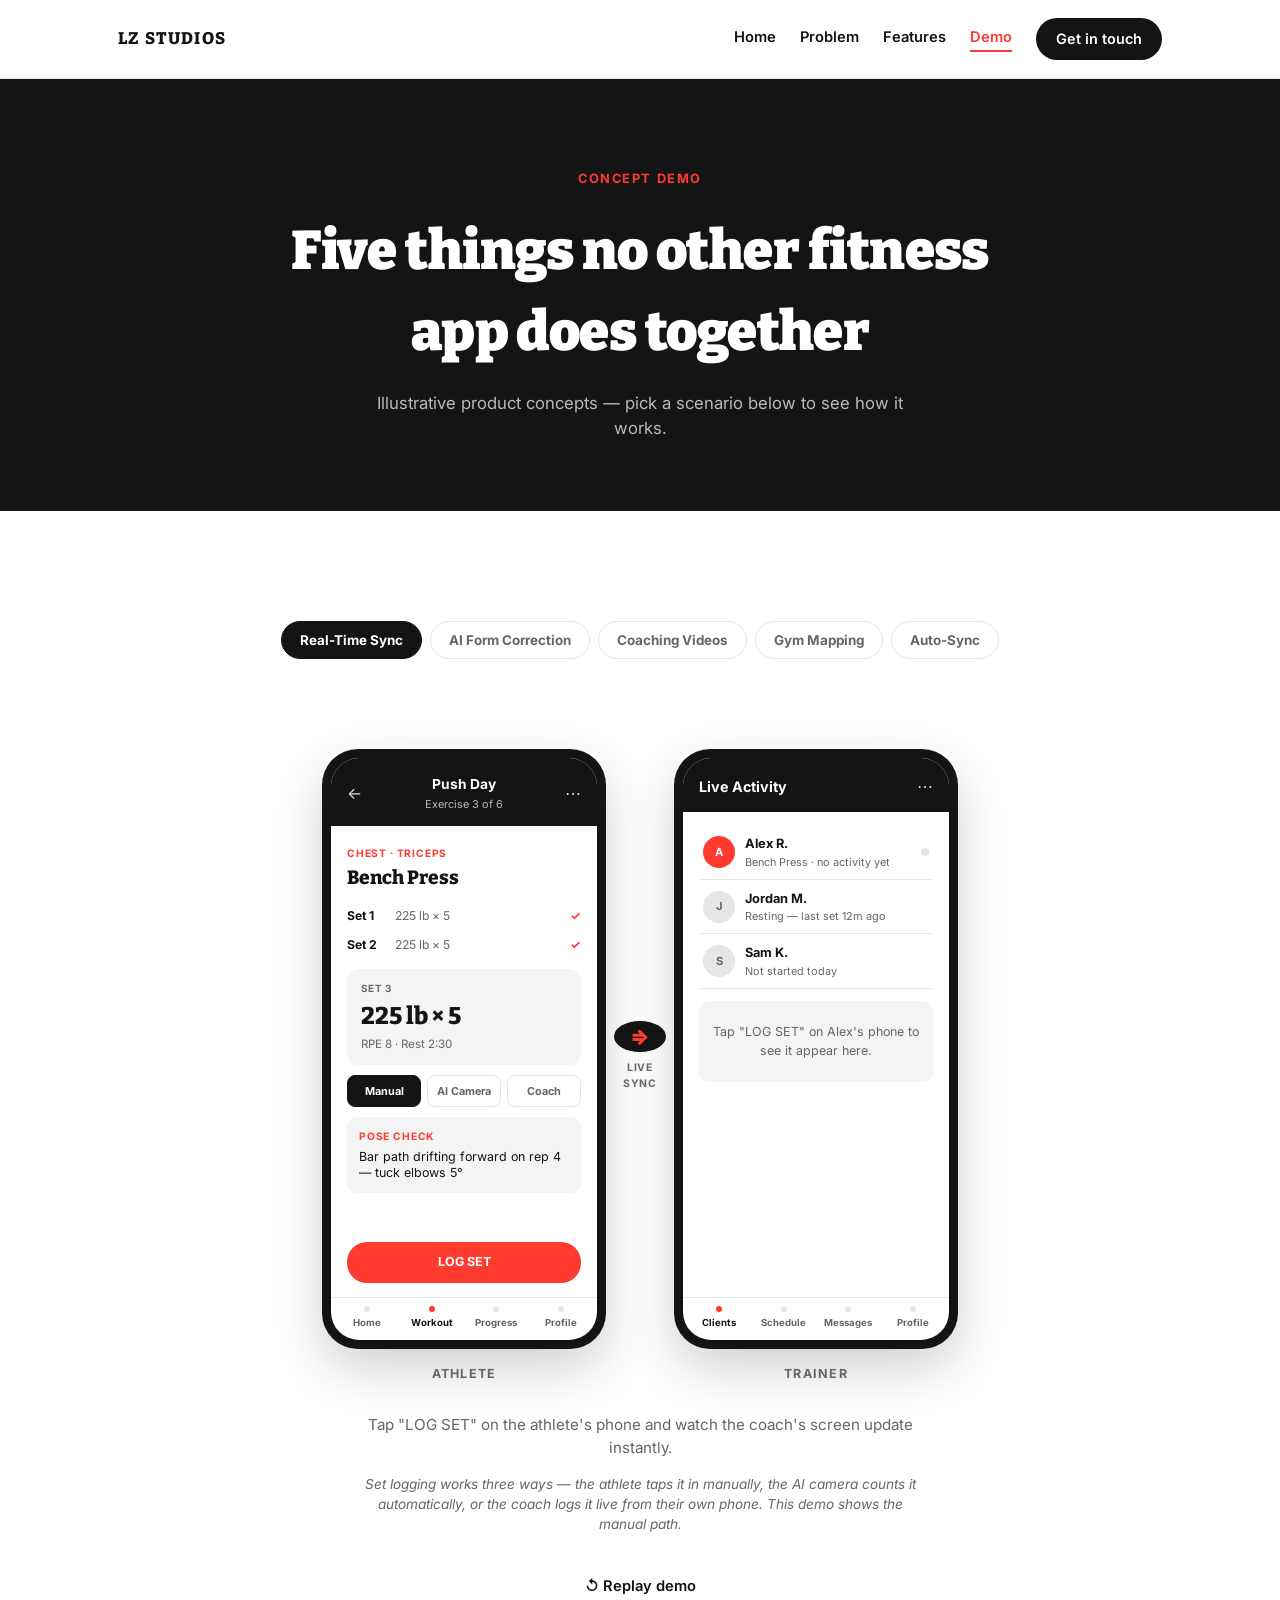
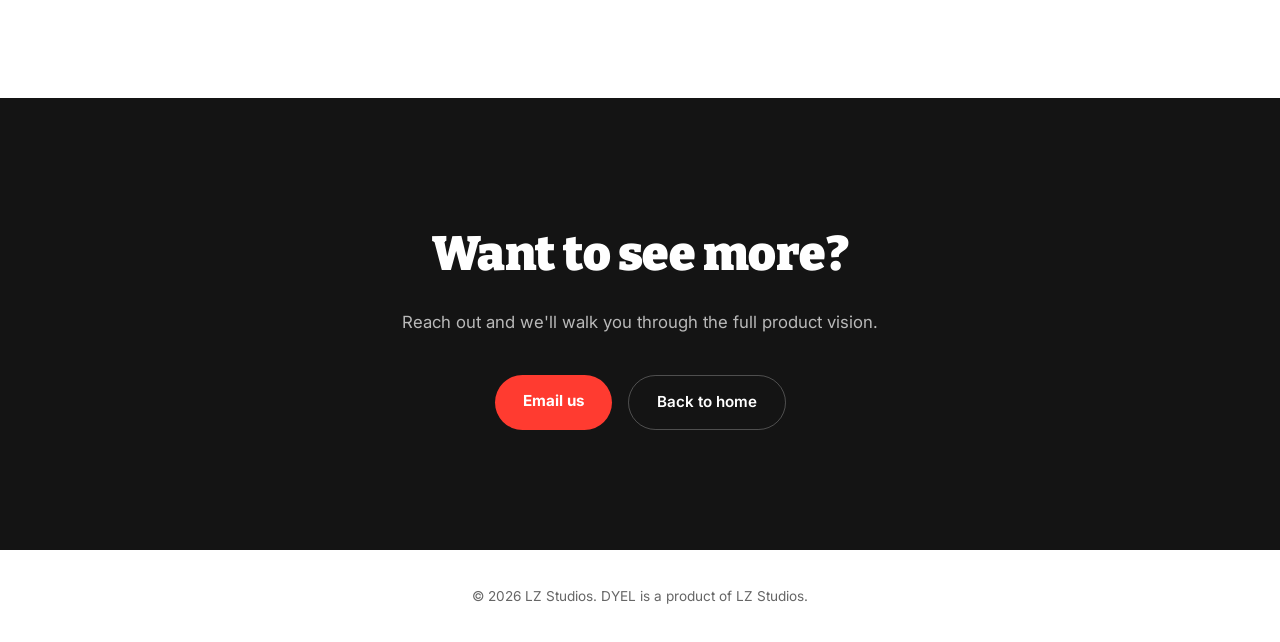
==== commit 42db6f0d: "Website_Demo" ====
--- a/demo.html
+++ b/demo.html
@@ -28,13 +28,23 @@
 <header class="demo-hero">
   <div class="wrap">
     <span class="eyebrow">Concept Demo</span>
-    <h1>See the sync happen</h1>
-    <p>Illustrative product concept — this is the moment DYEL is built around: an athlete logs a set, and it's on their coach's screen before they've racked the bar.</p>
+    <h1>Five things no other fitness app does together</h1>
+    <p>Illustrative product concepts — pick a scenario below to see how it works.</p>
   </div>
 </header>
 
 <section class="section">
   <div class="wrap">
+    <div class="scenario-tabs">
+      <button class="scenario-tab active" onclick="showScenario('sync', this)">Real-Time Sync</button>
+      <button class="scenario-tab" onclick="showScenario('form', this)">AI Form Correction</button>
+      <button class="scenario-tab" onclick="showScenario('video', this)">Coaching Videos</button>
+      <button class="scenario-tab" onclick="showScenario('gym', this)">Gym Mapping</button>
+      <button class="scenario-tab" onclick="showScenario('autosync', this)">Auto-Sync</button>
+    </div>
+
+    <!-- SCENARIO 1: REAL-TIME SYNC -->
+    <div class="scenario-panel active" id="scenario-sync">
     <div class="demo-stage">
 
       <div class="phone-col">
@@ -154,6 +164,203 @@
     <p class="demo-caption" id="demoCaption">Tap "LOG SET" on the athlete's phone and watch the coach's screen update instantly.</p>
     <p class="demo-note">Set logging works three ways — the athlete taps it in manually, the AI camera counts it automatically, or the coach logs it live from their own phone. This demo shows the manual path.</p>
     <p class="demo-caption" style="margin-top:20px;"><a href="#" class="nav-link" onclick="resetDemo();return false;">↺ Replay demo</a></p>
+    </div>
+
+    <!-- SCENARIO 2: AI FORM CORRECTION -->
+    <div class="scenario-panel" id="scenario-form" hidden>
+    <div class="demo-stage single">
+      <div class="phone-col">
+      <div class="phone">
+        <div class="screen">
+          <div class="app-topbar">
+            <span class="topbar-back">←</span>
+            <div class="topbar-title">
+              <div class="title-main">Recording</div>
+              <div class="title-sub">Bench Press · Rep 4</div>
+            </div>
+            <span class="topbar-more">⋯</span>
+          </div>
+          <div class="screen-body app-body">
+            <div class="pose-viewfinder">
+              <svg viewBox="0 0 200 220" width="100%" height="100%">
+                <line x1="100" y1="42" x2="100" y2="110" stroke="#ffffff" stroke-width="2"/>
+                <line x1="60" y1="60" x2="140" y2="60" stroke="#ffffff" stroke-width="2"/>
+                <line x1="60" y1="60" x2="38" y2="92" stroke="#FF3B30" stroke-width="3"/>
+                <line x1="38" y1="92" x2="55" y2="128" stroke="#FF3B30" stroke-width="3"/>
+                <line x1="140" y1="60" x2="160" y2="95" stroke="#ffffff" stroke-width="2"/>
+                <line x1="160" y1="95" x2="145" y2="130" stroke="#ffffff" stroke-width="2"/>
+                <line x1="75" y1="110" x2="125" y2="110" stroke="#ffffff" stroke-width="2"/>
+                <line x1="75" y1="110" x2="70" y2="170" stroke="#ffffff" stroke-width="2"/>
+                <line x1="70" y1="170" x2="65" y2="208" stroke="#ffffff" stroke-width="2"/>
+                <line x1="125" y1="110" x2="130" y2="170" stroke="#ffffff" stroke-width="2"/>
+                <line x1="130" y1="170" x2="135" y2="208" stroke="#ffffff" stroke-width="2"/>
+                <circle cx="100" cy="30" r="12" fill="none" stroke="#ffffff" stroke-width="2"/>
+                <circle cx="38" cy="92" r="5" fill="#FF3B30"/>
+                <circle cx="60" cy="60" r="4" fill="#ffffff"/>
+                <circle cx="140" cy="60" r="4" fill="#ffffff"/>
+                <circle cx="160" cy="95" r="4" fill="#ffffff"/>
+                <circle cx="75" cy="110" r="4" fill="#ffffff"/>
+                <circle cx="125" cy="110" r="4" fill="#ffffff"/>
+                <circle cx="70" cy="170" r="4" fill="#ffffff"/>
+                <circle cx="130" cy="170" r="4" fill="#ffffff"/>
+              </svg>
+              <span class="viewfinder-badge">TRACKING LIVE</span>
+            </div>
+            <div class="flag-card" style="margin-top:14px;">
+              <span class="tag">CORRECTION CUE</span>
+              <p>Left elbow flaring 12° past ideal — tuck it in before your next rep.</p>
+            </div>
+            <div class="small-meta" style="text-align:center; margin-top:10px;">Detected and cued in real time — no video review needed later.</div>
+          </div>
+          <div class="bottom-tabbar">
+            <div class="tab-item"><span class="tab-dot"></span>Home</div>
+            <div class="tab-item active"><span class="tab-dot"></span>Workout</div>
+            <div class="tab-item"><span class="tab-dot"></span>Progress</div>
+            <div class="tab-item"><span class="tab-dot"></span>Profile</div>
+          </div>
+        </div>
+      </div>
+      <p class="phone-label">Athlete — mid-set</p>
+      </div>
+    </div>
+    <p class="demo-caption">Pose estimation runs during the set itself, not after — the same AI that logs your rep is watching your form.</p>
+    </div>
+
+    <!-- SCENARIO 3: COACHING VIDEOS -->
+    <div class="scenario-panel" id="scenario-video" hidden>
+    <div class="demo-stage single">
+      <div class="phone-col">
+      <div class="phone">
+        <div class="screen">
+          <div class="app-topbar">
+            <span class="topbar-back">←</span>
+            <div class="topbar-title">
+              <div class="title-main">Bench Press</div>
+              <div class="title-sub">Coach Demos</div>
+            </div>
+            <span class="topbar-more">⋯</span>
+          </div>
+          <div class="screen-body app-body">
+            <div class="video-card best">
+              <div class="video-thumb">▶</div>
+              <div class="video-info">
+                <div class="video-name">Coach Marcus T.</div>
+                <div class="video-meta">6'1" · 210 lb · 🇺🇸 English</div>
+                <span class="match-badge">BEST MATCH FOR YOU</span>
+              </div>
+            </div>
+            <div class="video-card">
+              <div class="video-thumb">▶</div>
+              <div class="video-info">
+                <div class="video-name">Coach Priya N.</div>
+                <div class="video-meta">5'5" · 135 lb · 🇮🇳 Hindi</div>
+              </div>
+            </div>
+            <div class="video-card">
+              <div class="video-thumb">▶</div>
+              <div class="video-info">
+                <div class="video-name">Coach Diego R.</div>
+                <div class="video-meta">5'10" · 175 lb · 🇪🇸 Spanish</div>
+              </div>
+            </div>
+            <div class="small-meta" style="text-align:center; margin-top:8px;">Verified demos in 7 languages, matched to a build similar to yours.</div>
+          </div>
+          <div class="bottom-tabbar">
+            <div class="tab-item"><span class="tab-dot"></span>Home</div>
+            <div class="tab-item active"><span class="tab-dot"></span>Workout</div>
+            <div class="tab-item"><span class="tab-dot"></span>Progress</div>
+            <div class="tab-item"><span class="tab-dot"></span>Profile</div>
+          </div>
+        </div>
+      </div>
+      <p class="phone-label">Athlete</p>
+      </div>
+    </div>
+    <p class="demo-caption">When several verified demos exist for one move, DYEL surfaces the coach whose build is closest to yours — not just the first result.</p>
+    </div>
+
+    <!-- SCENARIO 4: GYM MAPPING -->
+    <div class="scenario-panel" id="scenario-gym" hidden>
+    <div class="demo-stage single">
+      <div class="phone-col">
+      <div class="phone">
+        <div class="screen">
+          <div class="app-topbar">
+            <span class="topbar-back">←</span>
+            <div class="topbar-title">
+              <div class="title-main">Gym Scan</div>
+              <div class="title-sub">Iron Yard Gym · Lisbon</div>
+            </div>
+            <span class="topbar-more">⋯</span>
+          </div>
+          <div class="screen-body app-body">
+            <div class="scan-status">✓ SCAN COMPLETE</div>
+            <div class="set-history" style="margin-top:8px;">
+              <div class="set-row"><span style="width:auto; flex:1;">Leg Extension</span><span class="check">✓ Calibrated</span></div>
+              <div class="set-row"><span style="width:auto; flex:1;">Squat Rack</span><span class="check">✓ Calibrated</span></div>
+              <div class="set-row"><span style="width:auto; flex:1;">Dumbbells 5–100 lb</span><span class="check">✓ Calibrated</span></div>
+              <div class="set-row"><span style="width:auto; flex:1;">Cable Machine</span><span class="check">✓ Calibrated</span></div>
+            </div>
+            <div class="pose-card" style="margin-top:10px;">
+              <span class="tag">WHY THIS MATTERS</span>
+              <p>This gym's 40kg leg extension loads differently than your usual one — your plan auto-adjusts to match.</p>
+            </div>
+            <div class="small-meta" style="text-align:center; margin-top:8px;">Saved to DYEL — the next traveler here never has to rescan.</div>
+          </div>
+          <div class="bottom-tabbar">
+            <div class="tab-item"><span class="tab-dot"></span>Home</div>
+            <div class="tab-item active"><span class="tab-dot"></span>Workout</div>
+            <div class="tab-item"><span class="tab-dot"></span>Progress</div>
+            <div class="tab-item"><span class="tab-dot"></span>Profile</div>
+          </div>
+        </div>
+      </div>
+      <p class="phone-label">Athlete — traveling</p>
+      </div>
+    </div>
+    <p class="demo-caption">Scan a gym once with your camera — DYEL identifies the equipment and calibrates real load differences between brands.</p>
+    </div>
+
+    <!-- SCENARIO 5: AUTO-SYNC -->
+    <div class="scenario-panel" id="scenario-autosync" hidden>
+    <div class="demo-stage single">
+      <div class="phone-col">
+      <div class="phone">
+        <div class="screen">
+          <div class="app-topbar">
+            <span class="topbar-back">←</span>
+            <div class="topbar-title">
+              <div class="title-main">New Location</div>
+              <div class="title-sub">Detected</div>
+            </div>
+            <span class="topbar-more">⋯</span>
+          </div>
+          <div class="screen-body app-body">
+            <div class="pose-card">
+              <span class="tag">NOT YOUR USUAL GYM</span>
+              <p>You're at Gold's Gym Downtown. Share your location once to auto-adjust today's workout?</p>
+            </div>
+            <div class="demo-btn" style="margin:12px 0;">SHARE LOCATION</div>
+            <div class="flag-card">
+              <span class="tag">✓ WORKOUT RECALIBRATED</span>
+              <p>Leg Press swapped for Hack Squat — the equipment available at this location.</p>
+            </div>
+            <div class="small-meta" style="text-align:center; margin-top:8px;">If this gym isn't mapped yet, your coach is notified to adjust it manually instead.</div>
+          </div>
+          <div class="bottom-tabbar">
+            <div class="tab-item"><span class="tab-dot"></span>Home</div>
+            <div class="tab-item active"><span class="tab-dot"></span>Workout</div>
+            <div class="tab-item"><span class="tab-dot"></span>Progress</div>
+            <div class="tab-item"><span class="tab-dot"></span>Profile</div>
+          </div>
+        </div>
+      </div>
+      <p class="phone-label">Athlete — new gym</p>
+      </div>
+    </div>
+    <p class="demo-caption">Check into a mapped gym and your plan updates itself — no manual editing required.</p>
+    </div>
+
   </div>
 </section>
 
@@ -175,6 +382,23 @@
 </footer>
 
 <script>
+  function showScenario(name, btn){
+    var panels = document.querySelectorAll('.scenario-panel');
+    for (var i = 0; i < panels.length; i++){
+      panels[i].hidden = true;
+      panels[i].classList.remove('active');
+    }
+    var target = document.getElementById('scenario-' + name);
+    target.hidden = false;
+    target.classList.add('active');
+
+    var tabs = document.querySelectorAll('.scenario-tab');
+    for (var j = 0; j < tabs.length; j++){
+      tabs[j].classList.remove('active');
+    }
+    btn.classList.add('active');
+  }
+
   function triggerSync(){
     var logBtn = document.getElementById('logSetBtn');
     var syncCircle = document.getElementById('syncCircle');
--- a/styles.css
+++ b/styles.css
@@ -188,6 +188,21 @@
     display:flex; align-items:flex-start; justify-content:center; gap:0;
     flex-wrap:wrap; padding:80px 0 30px; max-width:1000px; margin:0 auto;
   }
+  .demo-stage.single{padding:50px 0 20px;}
+
+  .scenario-tabs{
+    display:flex; gap:8px; flex-wrap:wrap; justify-content:center;
+    margin:10px 0 10px; padding:0 10px;
+  }
+  .scenario-tab{
+    padding:10px 18px; border-radius:100px; border:1px solid var(--line); background:#fff;
+    font-family:'Inter',sans-serif; font-size:0.84rem; font-weight:700; color:var(--muted);
+    cursor:pointer; transition:background .15s ease, color .15s ease, border-color .15s ease;
+  }
+  .scenario-tab:hover{border-color:var(--ink); color:var(--ink);}
+  .scenario-tab.active{background:var(--ink); color:#fff; border-color:var(--ink);}
+  .scenario-panel{display:none;}
+  .scenario-panel.active{display:block;}
   .phone-col{display:flex; flex-direction:column; align-items:center; flex-shrink:0;}
   .phone-label{
     margin-top:16px; font-size:0.78rem; font-weight:700; letter-spacing:0.1em;
@@ -301,6 +316,42 @@
   .sync-link .label{font-size:0.65rem; font-weight:700; letter-spacing:0.08em; color:var(--muted); margin-top:8px; text-align:center;}
 
   .demo-caption{text-align:center; max-width:600px; margin:0 auto; color:var(--muted); font-size:0.95rem;}
+
+  /* Scenario 2: pose viewfinder */
+  .pose-viewfinder{
+    background:var(--ink); border-radius:12px; padding:10px; position:relative;
+    aspect-ratio:200/180; display:flex; align-items:center; justify-content:center;
+  }
+  .viewfinder-badge{
+    position:absolute; top:10px; left:10px; background:rgba(255,59,48,0.15); color:var(--accent);
+    font-size:0.6rem; font-weight:700; letter-spacing:0.06em; padding:4px 9px; border-radius:100px;
+    border:1px solid rgba(255,59,48,0.4);
+  }
+
+  /* Scenario 3: coaching video cards */
+  .video-card{
+    display:flex; align-items:center; gap:10px; background:var(--card); border-radius:10px;
+    padding:10px; margin-bottom:8px; border:1px solid transparent;
+  }
+  .video-card.best{border-color:var(--accent); background:#FFF5F4;}
+  .video-thumb{
+    width:44px; height:44px; border-radius:8px; background:var(--ink); color:#fff;
+    display:flex; align-items:center; justify-content:center; font-size:0.9rem; flex-shrink:0;
+  }
+  .video-info{flex:1; min-width:0;}
+  .video-name{font-size:0.8rem; font-weight:700;}
+  .video-meta{font-size:0.68rem; color:var(--muted); margin-top:1px;}
+  .match-badge{
+    display:inline-block; margin-top:4px; font-size:0.6rem; font-weight:700; letter-spacing:0.04em;
+    color:var(--accent); background:rgba(255,59,48,0.1); padding:2px 7px; border-radius:100px;
+  }
+
+  /* Scenario 4: gym scan status */
+  .scan-status{
+    text-align:center; font-size:0.72rem; font-weight:700; letter-spacing:0.06em; color:var(--accent);
+    background:rgba(255,59,48,0.08); border-radius:8px; padding:8px;
+  }
+
   .demo-note{
     text-align:center; max-width:560px; margin:14px auto 40px; color:var(--muted);
     font-size:0.85rem; font-style:italic;
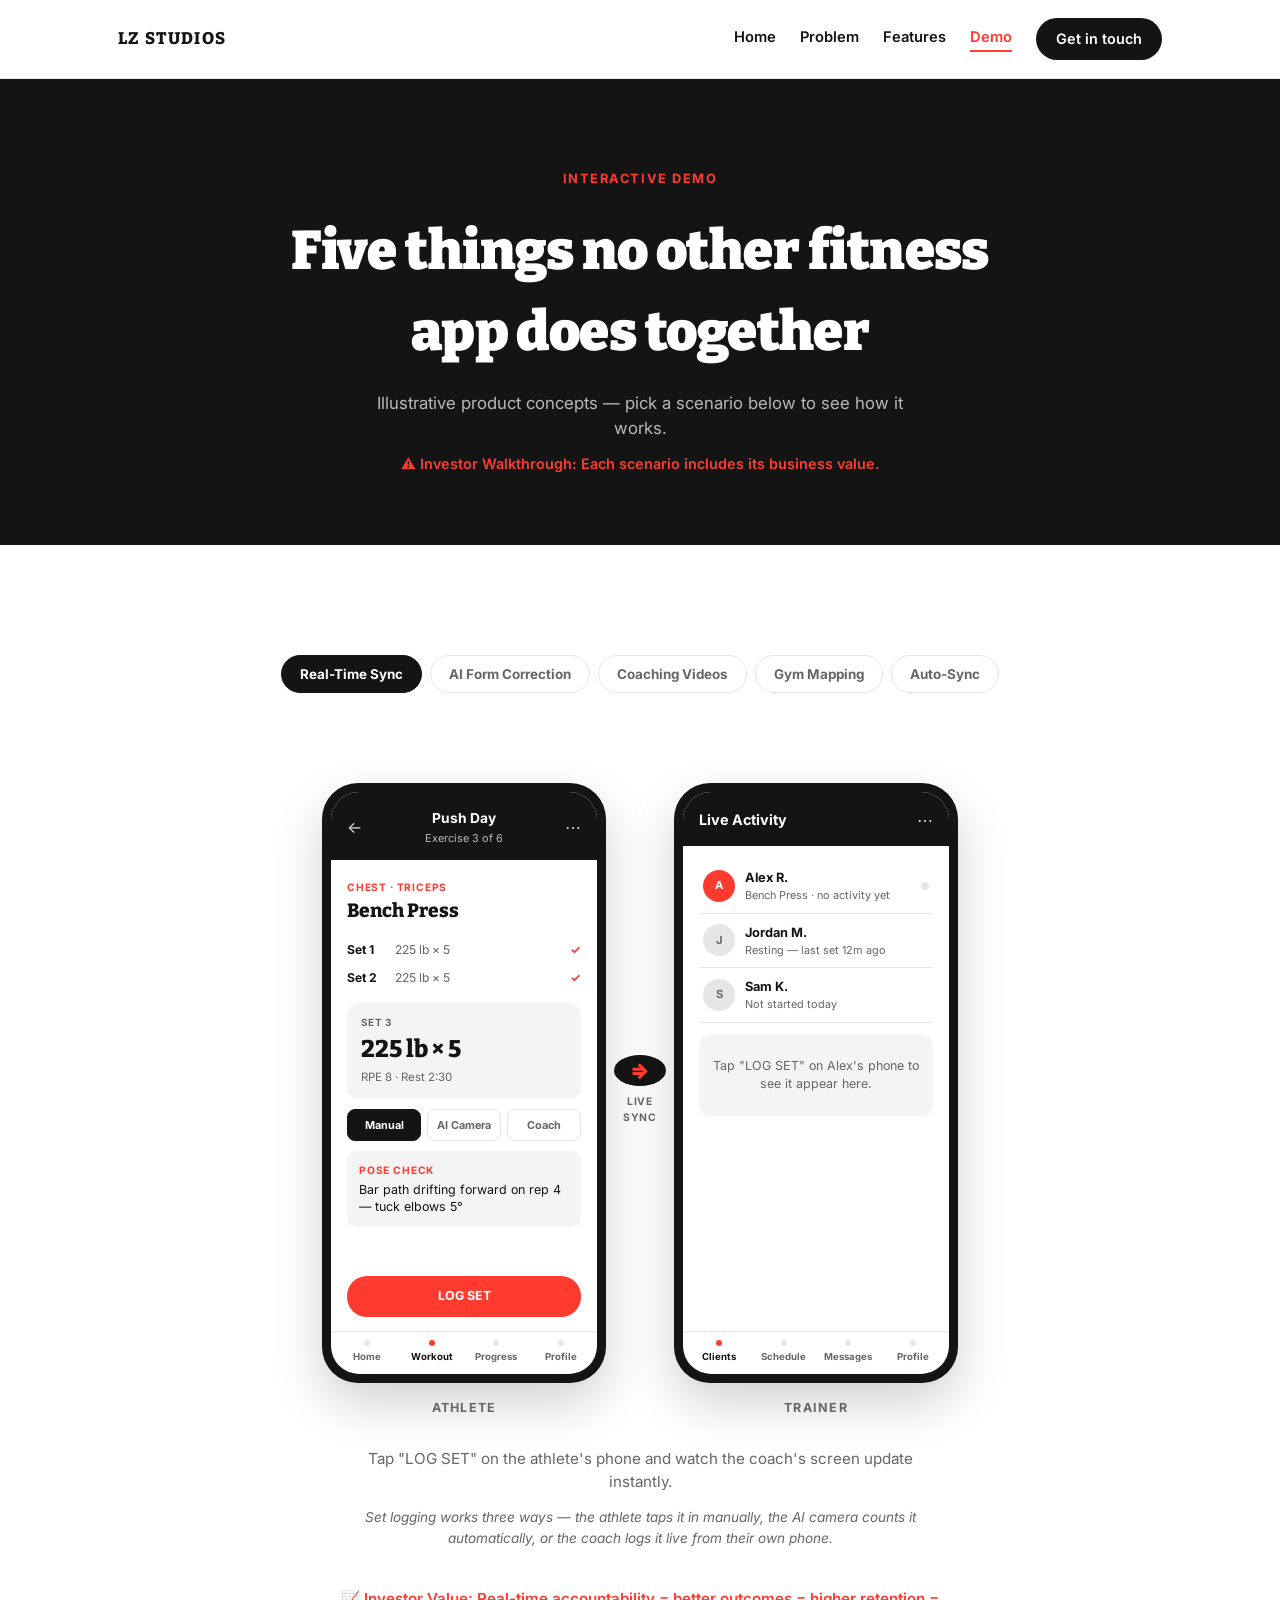
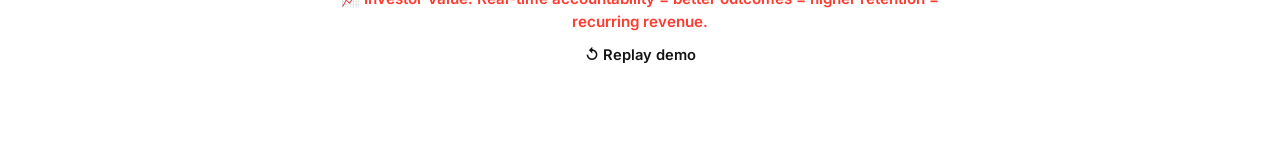
==== commit 723e4408: "All" ====
--- a/demo.html
+++ b/demo.html
@@ -1,453 +1,332 @@
 <!DOCTYPE html>
 <html lang="en">
 <head>
-<meta charset="UTF-8">
-<meta name="viewport" content="width=device-width, initial-scale=1.0">
-<title>Demo — DYEL by LZ Studios</title>
-<meta name="description" content="See how DYEL syncs an athlete's workout to their coach's screen in real time, with AI form correction built in.">
-<link rel="preconnect" href="https://fonts.googleapis.com">
-<link rel="preconnect" href="https://fonts.gstatic.com" crossorigin>
-<link href="https://fonts.googleapis.com/css2?family=Bitter:wght@400;600;800;900&family=Inter:wght@400;500;600;700&display=swap" rel="stylesheet">
-<link rel="stylesheet" href="styles.css">
+    <meta charset="UTF-8">
+    <meta name="viewport" content="width=device-width, initial-scale=1.0">
+    <title>Demo — DYEL by LZ Studios</title>
+    <meta name="description" content="See how DYEL syncs an athlete's workout to their coach's screen in real time, with AI form correction built in.">
+    <link rel="preconnect" href="https://fonts.googleapis.com">
+    <link rel="preconnect" href="https://fonts.gstatic.com" crossorigin>
+    <link href="https://fonts.googleapis.com/css2?family=Bitter:wght@400;600;800;900&family=Inter:wght@400;500;600;700&display=swap" rel="stylesheet">
+    <link rel="stylesheet" href="styles.css">
+    <link rel="icon" type="image/x-icon" href="/favicon.ico">
 </head>
 <body>
 
-<nav>
-  <div class="wrap">
-    <a class="brand" href="index.html">LZ STUDIOS</a>
-    <div class="nav-links">
-      <a class="nav-link" href="index.html">Home</a>
-      <a class="nav-link" href="problem.html">Problem</a>
-      <a class="nav-link" href="features.html">Features</a>
-      <a class="nav-link active" href="demo.html">Demo</a>
-      <a class="nav-cta" href="index.html#contact">Get in touch</a>
-    </div>
-  </div>
-</nav>
-
-<header class="demo-hero">
-  <div class="wrap">
-    <span class="eyebrow">Concept Demo</span>
-    <h1>Five things no other fitness app does together</h1>
-    <p>Illustrative product concepts — pick a scenario below to see how it works.</p>
-  </div>
-</header>
-
-<section class="section">
-  <div class="wrap">
-    <div class="scenario-tabs">
-      <button class="scenario-tab active" onclick="showScenario('sync', this)">Real-Time Sync</button>
-      <button class="scenario-tab" onclick="showScenario('form', this)">AI Form Correction</button>
-      <button class="scenario-tab" onclick="showScenario('video', this)">Coaching Videos</button>
-      <button class="scenario-tab" onclick="showScenario('gym', this)">Gym Mapping</button>
-      <button class="scenario-tab" onclick="showScenario('autosync', this)">Auto-Sync</button>
-    </div>
-
-    <!-- SCENARIO 1: REAL-TIME SYNC -->
-    <div class="scenario-panel active" id="scenario-sync">
-    <div class="demo-stage">
-
-      <div class="phone-col">
-      <!-- PHONE 1: ATHLETE -->
-      <div class="phone">
-        <div class="screen">
-          <div class="app-topbar">
-            <span class="topbar-back">←</span>
-            <div class="topbar-title">
-              <div class="title-main">Push Day</div>
-              <div class="title-sub">Exercise 3 of 6</div>
-            </div>
-            <span class="topbar-more">⋯</span>
-          </div>
-          <div class="screen-body app-body">
-            <div class="exercise-tag">CHEST · TRICEPS</div>
-            <h4 class="exercise-name">Bench Press</h4>
-
-            <div class="set-history">
-              <div class="set-row"><span>Set 1</span><span>225 lb × 5</span><span class="check">✓</span></div>
-              <div class="set-row"><span>Set 2</span><span>225 lb × 5</span><span class="check">✓</span></div>
-            </div>
-
-            <div class="current-set">
-              <div class="set-row-label">SET 3</div>
-              <div class="big-stat">225 lb × 5</div>
-              <div class="small-meta">RPE 8 · Rest 2:30</div>
-            </div>
-
-            <div class="log-method-tabs">
-              <span class="method-tab active">Manual</span>
-              <span class="method-tab">AI Camera</span>
-              <span class="method-tab">Coach</span>
-            </div>
-
-            <div class="pose-card">
-              <span class="tag">POSE CHECK</span>
-              <p>Bar path drifting forward on rep 4 — tuck elbows 5°</p>
-            </div>
-
-            <div class="demo-btn" id="logSetBtn" role="button" tabindex="0" onclick="triggerSync()" onkeydown="if(event.key==='Enter'||event.key===' '){event.preventDefault();triggerSync();}">LOG SET</div>
-          </div>
-          <div class="bottom-tabbar">
-            <div class="tab-item"><span class="tab-dot"></span>Home</div>
-            <div class="tab-item active"><span class="tab-dot"></span>Workout</div>
-            <div class="tab-item"><span class="tab-dot"></span>Progress</div>
-            <div class="tab-item"><span class="tab-dot"></span>Profile</div>
-          </div>
+    <nav>
+        <div class="wrap">
+            <a class="brand" href="index.html">LZ STUDIOS</a>
+            <div class="nav-links">
+                <a class="nav-link" href="index.html">Home</a>
+                <a class="nav-link" href="problem.html">Problem</a>
+                <a class="nav-link" href="features.html">Features</a>
+                <a class="nav-link active" href="demo.html">Demo</a>
+                <a class="nav-cta" href="index.html#contact">Get in touch</a>
+            </div>
         </div>
-      </div>
-      <p class="phone-label">Athlete</p>
-      </div>
-
-      <!-- SYNC LINK -->
-      <div class="sync-link">
-        <div class="circle" id="syncCircle">⇒</div>
-        <div class="label">LIVE<br>SYNC</div>
-      </div>
-
-      <div class="phone-col">
-      <!-- PHONE 2: COACH -->
-      <div class="phone">
-        <div class="screen">
-          <div class="app-topbar">
-            <span class="topbar-title-solo">Live Activity</span>
-            <span class="topbar-more">⋯</span>
-          </div>
-          <div class="screen-body app-body">
-            <div class="client-list">
-              <div class="client-row">
-                <div class="athlete-avatar">A</div>
-                <div class="client-info">
-                  <div class="name">Alex R.</div>
-                  <div class="sub" id="alexStatus">Bench Press · no activity yet</div>
+    </nav>
+
+    <header class="demo-hero">
+        <div class="wrap">
+            <span class="eyebrow">Interactive Demo</span>
+            <h1>Five things no other fitness app does together</h1>
+            <p>Illustrative product concepts — pick a scenario below to see how it works.</p>
+            <p style="margin-top:12px; font-size:0.9rem; color:var(--accent); font-weight:600;">⚠️ Investor Walkthrough: Each scenario includes its business value.</p>
+        </div>
+    </header>
+
+    <section class="section">
+        <div class="wrap">
+            <div class="scenario-tabs">
+                <button class="scenario-tab active" onclick="showScenario('sync', this)">Real-Time Sync</button>
+                <button class="scenario-tab" onclick="showScenario('form', this)">AI Form Correction</button>
+                <button class="scenario-tab" onclick="showScenario('video', this)">Coaching Videos</button>
+                <button class="scenario-tab" onclick="showScenario('gym', this)">Gym Mapping</button>
+                <button class="scenario-tab" onclick="showScenario('autosync', this)">Auto-Sync</button>
+            </div>
+
+            <!-- SCENARIO 1: REAL-TIME SYNC -->
+            <div class="scenario-panel active" id="scenario-sync">
+                <div class="demo-stage">
+                    <div class="phone-col">
+                        <div class="phone">
+                            <div class="screen">
+                                <div class="app-topbar">
+                                    <span class="topbar-back">←</span>
+                                    <div class="topbar-title">
+                                        <div class="title-main">Push Day</div>
+                                        <div class="title-sub">Exercise 3 of 6</div>
+                                    </div>
+                                    <span class="topbar-more">⋯</span>
+                                </div>
+                                <div class="screen-body app-body">
+                                    <div class="exercise-tag">CHEST · TRICEPS</div>
+                                    <h4 class="exercise-name">Bench Press</h4>
+
+                                    <div class="set-history">
+                                        <div class="set-row"><span>Set 1</span><span>225 lb × 5</span><span class="check">✓</span></div>
+                                        <div class="set-row"><span>Set 2</span><span>225 lb × 5</span><span class="check">✓</span></div>
+                                    </div>
+
+                                    <div class="current-set">
+                                        <div class="set-row-label">SET 3</div>
+                                        <div class="big-stat">225 lb × 5</div>
+                                        <div class="small-meta">RPE 8 · Rest 2:30</div>
+                                    </div>
+
+                                    <div class="log-method-tabs">
+                                        <span class="method-tab active">Manual</span>
+                                        <span class="method-tab">AI Camera</span>
+                                        <span class="method-tab">Coach</span>
+                                    </div>
+
+                                    <div class="pose-card">
+                                        <span class="tag">POSE CHECK</span>
+                                        <p>Bar path drifting forward on rep 4 — tuck elbows 5°</p>
+                                    </div>
+
+                                    <div class="demo-btn" id="logSetBtn" role="button" tabindex="0" onclick="triggerSync()" onkeydown="if(event.key==='Enter'||event.key===' '){event.preventDefault();triggerSync();}">LOG SET</div>
+                                </div>
+                                <div class="bottom-tabbar">
+                                    <div class="tab-item"><span class="tab-dot"></span>Home</div>
+                                    <div class="tab-item active"><span class="tab-dot"></span>Workout</div>
+                                    <div class="tab-item"><span class="tab-dot"></span>Progress</div>
+                                    <div class="tab-item"><span class="tab-dot"></span>Profile</div>
+                                </div>
+                            </div>
+                        </div>
+                        <p class="phone-label">Athlete</p>
+                    </div>
+
+                    <div class="sync-link">
+                        <div class="circle" id="syncCircle">⇒</div>
+                        <div class="label">LIVE<br>SYNC</div>
+                    </div>
+
+                    <div class="phone-col">
+                        <div class="phone">
+                            <div class="screen">
+                                <div class="app-topbar">
+                                    <span class="topbar-title-solo">Live Activity</span>
+                                    <span class="topbar-more">⋯</span>
+                                </div>
+                                <div class="screen-body app-body">
+                                    <div class="client-list">
+                                        <div class="client-row">
+                                            <div class="athlete-avatar">A</div>
+                                            <div class="client-info">
+                                                <div class="name">Alex R.</div>
+                                                <div class="sub" id="alexStatus">Bench Press · no activity yet</div>
+                                            </div>
+                                            <span class="live-dot" id="alexDot"></span>
+                                        </div>
+                                        <div class="client-row">
+                                            <div class="athlete-avatar muted">J</div>
+                                            <div class="client-info">
+                                                <div class="name">Jordan M.</div>
+                                                <div class="sub">Resting — last set 12m ago</div>
+                                            </div>
+                                        </div>
+                                        <div class="client-row">
+                                            <div class="athlete-avatar muted">S</div>
+                                            <div class="client-info">
+                                                <div class="name">Sam K.</div>
+                                                <div class="sub">Not started today</div>
+                                            </div>
+                                        </div>
+                                    </div>
+
+                                    <div class="activity-panel">
+                                        <div id="coachWaiting" class="coach-waiting-inline">Tap "LOG SET" on Alex's phone to see it appear here.</div>
+                                        <div id="coachContent" class="coach-content">
+                                            <div class="flag-card">
+                                                <span class="tag">FLAGGED FOR REVIEW</span>
+                                                <p>Elbow flare on rep 4. Suggested cue sent to athlete automatically.</p>
+                                            </div>
+                                            <div class="demo-btn dark">SEND VOICE NOTE</div>
+                                        </div>
+                                    </div>
+                                </div>
+                                <div class="bottom-tabbar">
+                                    <div class="tab-item active"><span class="tab-dot"></span>Clients</div>
+                                    <div class="tab-item"><span class="tab-dot"></span>Schedule</div>
+                                    <div class="tab-item"><span class="tab-dot"></span>Messages</div>
+                                    <div class="tab-item"><span class="tab-dot"></span>Profile</div>
+                                </div>
+                            </div>
+                        </div>
+                        <p class="phone-label">Trainer</p>
+                    </div>
                 </div>
-                <span class="live-dot" id="alexDot"></span>
-              </div>
-              <div class="client-row">
-                <div class="athlete-avatar muted">J</div>
-                <div class="client-info">
-                  <div class="name">Jordan M.</div>
-                  <div class="sub">Resting — last set 12m ago</div>
+                <p class="demo-caption" id="demoCaption">Tap "LOG SET" on the athlete's phone and watch the coach's screen update instantly.</p>
+                <p class="demo-note">Set logging works three ways — the athlete taps it in manually, the AI camera counts it automatically, or the coach logs it live from their own phone.</p>
+                <p class="demo-caption" style="margin-top:20px; font-weight:600; color:var(--accent);">📈 Investor Value: Real-time accountability = better outcomes = higher retention = recurring revenue.</p>
+                <p class="demo-caption" style="margin-top:10px;"><a href="#" class="nav-link" onclick="resetDemo();return false;">↺ Replay demo</a></p>
+            </div>
+
+            <!-- SCENARIO 2: AI FORM CORRECTION -->
+            <div class="scenario-panel" id="scenario-form" hidden>
+                <div class="demo-stage single">
+                    <div class="phone-col">
+                        <div class="phone">
+                            <div class="screen">
+                                <div class="app-topbar">
+                                    <span class="topbar-back">←</span>
+                                    <div class="topbar-title">
+                                        <div class="title-main">Recording</div>
+                                        <div class="title-sub">Bench Press · Rep 4</div>
+                                    </div>
+                                    <span class="topbar-more">⋯</span>
+                                </div>
+                                <div class="screen-body app-body">
+                                    <div class="pose-viewfinder">
+                                        <svg viewBox="0 0 200 220" width="100%" height="100%">
+                                            <line x1="100" y1="42" x2="100" y2="110" stroke="#ffffff" stroke-width="2"/>
+                                            <line x1="60" y1="60" x2="140" y2="60" stroke="#ffffff" stroke-width="2"/>
+                                            <line x1="60" y1="60" x2="38" y2="92" stroke="#FF3B30" stroke-width="3"/>
+                                            <line x1="38" y1="92" x2="55" y2="128" stroke="#FF3B30" stroke-width="3"/>
+                                            <line x1="140" y1="60" x2="160" y2="95" stroke="#ffffff" stroke-width="2"/>
+                                            <line x1="160" y1="95" x2="145" y2="130" stroke="#ffffff" stroke-width="2"/>
+                                            <line x1="75" y1="110" x2="125" y2="110" stroke="#ffffff" stroke-width="2"/>
+                                            <line x1="75" y1="110" x2="70" y2="170" stroke="#ffffff" stroke-width="2"/>
+                                            <line x1="70" y1="170" x2="65" y2="208" stroke="#ffffff" stroke-width="2"/>
+                                            <line x1="125" y1="110" x2="130" y2="170" stroke="#ffffff" stroke-width="2"/>
+                                            <line x1="130" y1="170" x2="135" y2="208" stroke="#ffffff" stroke-width="2"/>
+                                            <circle cx="100" cy="30" r="12" fill="none" stroke="#ffffff" stroke-width="2"/>
+                                            <circle cx="38" cy="92" r="5" fill="#FF3B30"/>
+                                            <circle cx="60" cy="60" r="4" fill="#ffffff"/>
+                                            <circle cx="140" cy="60" r="4" fill="#ffffff"/>
+                                            <circle cx="160" cy="95" r="4" fill="#ffffff"/>
+                                            <circle cx="75" cy="110" r="4" fill="#ffffff"/>
+                                            <circle cx="125" cy="110" r="4" fill="#ffffff"/>
+                                            <circle cx="70" cy="170" r="4" fill="#ffffff"/>
+                                            <circle cx="130" cy="170" r="4" fill="#ffffff"/>
+                                        </svg>
+                                        <span class="viewfinder-badge">TRACKING LIVE</span>
+                                    </div>
+                                    <div class="flag-card" style="margin-top:14px;">
+                                        <span class="tag">CORRECTION CUE</span>
+                                        <p>Left elbow flaring 12° past ideal — tuck it in before your next rep.</p>
+                                    </div>
+                                    <div class="small-meta" style="text-align:center; margin-top:10px;">Detected and cued in real time — no video review needed later.</div>
+                                </div>
+                                <div class="bottom-tabbar">
+                                    <div class="tab-item"><span class="tab-dot"></span>Home</div>
+                                    <div class="tab-item active"><span class="tab-dot"></span>Workout</div>
+                                    <div class="tab-item"><span class="tab-dot"></span>Progress</div>
+                                    <div class="tab-item"><span class="tab-dot"></span>Profile</div>
+                                </div>
+                            </div>
+                        </div>
+                        <p class="phone-label">Athlete — mid-set</p>
+                    </div>
                 </div>
-              </div>
-              <div class="client-row">
-                <div class="athlete-avatar muted">S</div>
-                <div class="client-info">
-                  <div class="name">Sam K.</div>
-                  <div class="sub">Not started today</div>
+                <p class="demo-caption">Pose estimation runs during the set itself, not after — the same AI that logs your rep is watching your form.</p>
+                <p class="demo-caption" style="margin-top:20px; font-weight:600; color:var(--accent);">📈 Investor Value: AI-driven injury prevention = massive liability reduction for gyms and coaches.</p>
+            </div>
+
+            <!-- SCENARIO 3: COACHING VIDEOS -->
+            <div class="scenario-panel" id="scenario-video" hidden>
+                <div class="demo-stage single">
+                    <div class="phone-col">
+                        <div class="phone">
+                            <div class="screen">
+                                <div class="app-topbar">
+                                    <span class="topbar-back">←</span>
+                                    <div class="topbar-title">
+                                        <div class="title-main">Bench Press</div>
+                                        <div class="title-sub">Coach Demos</div>
+                                    </div>
+                                    <span class="topbar-more">⋯</span>
+                                </div>
+                                <div class="screen-body app-body">
+                                    <div class="video-card best">
+                                        <div class="video-thumb">▶</div>
+                                        <div class="video-info">
+                                            <div class="video-name">Coach Marcus T.</div>
+                                            <div class="video-meta">6'1" · 210 lb · 🇺🇸 English</div>
+                                            <span class="match-badge">BEST MATCH FOR YOU</span>
+                                        </div>
+                                    </div>
+                                    <div class="video-card">
+                                        <div class="video-thumb">▶</div>
+                                        <div class="video-info">
+                                            <div class="video-name">Coach Priya N.</div>
+                                            <div class="video-meta">5'5" · 135 lb · 🇮🇳 Hindi</div>
+                                        </div>
+                                    </div>
+                                    <div class="video-card">
+                                        <div class="video-thumb">▶</div>
+                                        <div class="video-info">
+                                            <div class="video-name">Coach Diego R.</div>
+                                            <div class="video-meta">5'10" · 175 lb · 🇪🇸 Spanish</div>
+                                        </div>
+                                    </div>
+                                    <div class="small-meta" style="text-align:center; margin-top:8px;">Verified demos in 7 languages, matched to a build similar to yours.</div>
+                                </div>
+                                <div class="bottom-tabbar">
+                                    <div class="tab-item"><span class="tab-dot"></span>Home</div>
+                                    <div class="tab-item active"><span class="tab-dot"></span>Workout</div>
+                                    <div class="tab-item"><span class="tab-dot"></span>Progress</div>
+                                    <div class="tab-item"><span class="tab-dot"></span>Profile</div>
+                                </div>
+                            </div>
+                        </div>
+                        <p class="phone-label">Athlete</p>
+                    </div>
                 </div>
-              </div>
-            </div>
-
-            <div class="activity-panel">
-              <div id="coachWaiting" class="coach-waiting-inline">Tap "LOG SET" on Alex's phone to see it appear here.</div>
-              <div id="coachContent" class="coach-content">
-                <div class="flag-card">
-                  <span class="tag">FLAGGED FOR REVIEW</span>
-                  <p>Elbow flare on rep 4. Suggested cue sent to athlete automatically.</p>
+                <p class="demo-caption">When several verified demos exist for one move, DYEL surfaces the coach whose build is closest to yours — not just the first result.</p>
+                <p class="demo-caption" style="margin-top:20px; font-weight:600; color:var(--accent);">📈 Investor Value: Network effects — more coaches = better matches = more athletes = more coaches.</p>
+            </div>
+
+            <!-- SCENARIO 4: GYM MAPPING -->
+            <div class="scenario-panel" id="scenario-gym" hidden>
+                <div class="demo-stage single">
+                    <div class="phone-col">
+                        <div class="phone">
+                            <div class="screen">
+                                <div class="app-topbar">
+                                    <span class="topbar-back">←</span>
+                                    <div class="topbar-title">
+                                        <div class="title-main">Gym Scan</div>
+                                        <div class="title-sub">Iron Yard Gym · Lisbon</div>
+                                    </div>
+                                    <span class="topbar-more">⋯</span>
+                                </div>
+                                <div class="screen-body app-body">
+                                    <div class="scan-status">✓ SCAN COMPLETE</div>
+                                    <div class="set-history" style="margin-top:8px;">
+                                        <div class="set-row"><span style="width:auto; flex:1;">Leg Extension</span><span class="check">✓ Calibrated</span></div>
+                                        <div class="set-row"><span style="width:auto; flex:1;">Squat Rack</span><span class="check">✓ Calibrated</span></div>
+                                        <div class="set-row"><span style="width:auto; flex:1;">Dumbbells 5–100 lb</span><span class="check">✓ Calibrated</span></div>
+                                        <div class="set-row"><span style="width:auto; flex:1;">Cable Machine</span><span class="check">✓ Calibrated</span></div>
+                                    </div>
+                                    <div class="pose-card" style="margin-top:10px;">
+                                        <span class="tag">WHY THIS MATTERS</span>
+                                        <p>This gym's 40kg leg extension loads differently than your usual one — your plan auto-adjusts to match.</p>
+                                    </div>
+                                    <div class="small-meta" style="text-align:center; margin-top:8px;">Saved to DYEL — the next traveler here never has to rescan.</div>
+                                </div>
+                                <div class="bottom-tabbar">
+                                    <div class="tab-item"><span class="tab-dot"></span>Home</div>
+                                    <div class="tab-item active"><span class="tab-dot"></span>Workout</div>
+                                    <div class="tab-item"><span class="tab-dot"></span>Progress</div>
+                                    <div class="tab-item"><span class="tab-dot"></span>Profile</div>
+                                </div>
+                            </div>
+                        </div>
+                        <p class="phone-label">Athlete — traveling</p>
+                    </div>
                 </div>
-                <div class="demo-btn dark">SEND VOICE NOTE</div>
-              </div>
-            </div>
-          </div>
-          <div class="bottom-tabbar">
-            <div class="tab-item active"><span class="tab-dot"></span>Clients</div>
-            <div class="tab-item"><span class="tab-dot"></span>Schedule</div>
-            <div class="tab-item"><span class="tab-dot"></span>Messages</div>
-            <div class="tab-item"><span class="tab-dot"></span>Profile</div>
-          </div>
-        </div>
-      </div>
-      <p class="phone-label">Trainer</p>
-      </div>
-
-    </div>
-    <p class="demo-caption" id="demoCaption">Tap "LOG SET" on the athlete's phone and watch the coach's screen update instantly.</p>
-    <p class="demo-note">Set logging works three ways — the athlete taps it in manually, the AI camera counts it automatically, or the coach logs it live from their own phone. This demo shows the manual path.</p>
-    <p class="demo-caption" style="margin-top:20px;"><a href="#" class="nav-link" onclick="resetDemo();return false;">↺ Replay demo</a></p>
-    </div>
-
-    <!-- SCENARIO 2: AI FORM CORRECTION -->
-    <div class="scenario-panel" id="scenario-form" hidden>
-    <div class="demo-stage single">
-      <div class="phone-col">
-      <div class="phone">
-        <div class="screen">
-          <div class="app-topbar">
-            <span class="topbar-back">←</span>
-            <div class="topbar-title">
-              <div class="title-main">Recording</div>
-              <div class="title-sub">Bench Press · Rep 4</div>
-            </div>
-            <span class="topbar-more">⋯</span>
-          </div>
-          <div class="screen-body app-body">
-            <div class="pose-viewfinder">
-              <svg viewBox="0 0 200 220" width="100%" height="100%">
-                <line x1="100" y1="42" x2="100" y2="110" stroke="#ffffff" stroke-width="2"/>
-                <line x1="60" y1="60" x2="140" y2="60" stroke="#ffffff" stroke-width="2"/>
-                <line x1="60" y1="60" x2="38" y2="92" stroke="#FF3B30" stroke-width="3"/>
-                <line x1="38" y1="92" x2="55" y2="128" stroke="#FF3B30" stroke-width="3"/>
-                <line x1="140" y1="60" x2="160" y2="95" stroke="#ffffff" stroke-width="2"/>
-                <line x1="160" y1="95" x2="145" y2="130" stroke="#ffffff" stroke-width="2"/>
-                <line x1="75" y1="110" x2="125" y2="110" stroke="#ffffff" stroke-width="2"/>
-                <line x1="75" y1="110" x2="70" y2="170" stroke="#ffffff" stroke-width="2"/>
-                <line x1="70" y1="170" x2="65" y2="208" stroke="#ffffff" stroke-width="2"/>
-                <line x1="125" y1="110" x2="130" y2="170" stroke="#ffffff" stroke-width="2"/>
-                <line x1="130" y1="170" x2="135" y2="208" stroke="#ffffff" stroke-width="2"/>
-                <circle cx="100" cy="30" r="12" fill="none" stroke="#ffffff" stroke-width="2"/>
-                <circle cx="38" cy="92" r="5" fill="#FF3B30"/>
-                <circle cx="60" cy="60" r="4" fill="#ffffff"/>
-                <circle cx="140" cy="60" r="4" fill="#ffffff"/>
-                <circle cx="160" cy="95" r="4" fill="#ffffff"/>
-                <circle cx="75" cy="110" r="4" fill="#ffffff"/>
-                <circle cx="125" cy="110" r="4" fill="#ffffff"/>
-                <circle cx="70" cy="170" r="4" fill="#ffffff"/>
-                <circle cx="130" cy="170" r="4" fill="#ffffff"/>
-              </svg>
-              <span class="viewfinder-badge">TRACKING LIVE</span>
-            </div>
-            <div class="flag-card" style="margin-top:14px;">
-              <span class="tag">CORRECTION CUE</span>
-              <p>Left elbow flaring 12° past ideal — tuck it in before your next rep.</p>
-            </div>
-            <div class="small-meta" style="text-align:center; margin-top:10px;">Detected and cued in real time — no video review needed later.</div>
-          </div>
-          <div class="bottom-tabbar">
-            <div class="tab-item"><span class="tab-dot"></span>Home</div>
-            <div class="tab-item active"><span class="tab-dot"></span>Workout</div>
-            <div class="tab-item"><span class="tab-dot"></span>Progress</div>
-            <div class="tab-item"><span class="tab-dot"></span>Profile</div>
-          </div>
-        </div>
-      </div>
-      <p class="phone-label">Athlete — mid-set</p>
-      </div>
-    </div>
-    <p class="demo-caption">Pose estimation runs during the set itself, not after — the same AI that logs your rep is watching your form.</p>
-    </div>
-
-    <!-- SCENARIO 3: COACHING VIDEOS -->
-    <div class="scenario-panel" id="scenario-video" hidden>
-    <div class="demo-stage single">
-      <div class="phone-col">
-      <div class="phone">
-        <div class="screen">
-          <div class="app-topbar">
-            <span class="topbar-back">←</span>
-            <div class="topbar-title">
-              <div class="title-main">Bench Press</div>
-              <div class="title-sub">Coach Demos</div>
-            </div>
-            <span class="topbar-more">⋯</span>
-          </div>
-          <div class="screen-body app-body">
-            <div class="video-card best">
-              <div class="video-thumb">▶</div>
-              <div class="video-info">
-                <div class="video-name">Coach Marcus T.</div>
-                <div class="video-meta">6'1" · 210 lb · 🇺🇸 English</div>
-                <span class="match-badge">BEST MATCH FOR YOU</span>
-              </div>
-            </div>
-            <div class="video-card">
-              <div class="video-thumb">▶</div>
-              <div class="video-info">
-                <div class="video-name">Coach Priya N.</div>
-                <div class="video-meta">5'5" · 135 lb · 🇮🇳 Hindi</div>
-              </div>
-            </div>
-            <div class="video-card">
-              <div class="video-thumb">▶</div>
-              <div class="video-info">
-                <div class="video-name">Coach Diego R.</div>
-                <div class="video-meta">5'10" · 175 lb · 🇪🇸 Spanish</div>
-              </div>
-            </div>
-            <div class="small-meta" style="text-align:center; margin-top:8px;">Verified demos in 7 languages, matched to a build similar to yours.</div>
-          </div>
-          <div class="bottom-tabbar">
-            <div class="tab-item"><span class="tab-dot"></span>Home</div>
-            <div class="tab-item active"><span class="tab-dot"></span>Workout</div>
-            <div class="tab-item"><span class="tab-dot"></span>Progress</div>
-            <div class="tab-item"><span class="tab-dot"></span>Profile</div>
-          </div>
-        </div>
-      </div>
-      <p class="phone-label">Athlete</p>
-      </div>
-    </div>
-    <p class="demo-caption">When several verified demos exist for one move, DYEL surfaces the coach whose build is closest to yours — not just the first result.</p>
-    </div>
-
-    <!-- SCENARIO 4: GYM MAPPING -->
-    <div class="scenario-panel" id="scenario-gym" hidden>
-    <div class="demo-stage single">
-      <div class="phone-col">
-      <div class="phone">
-        <div class="screen">
-          <div class="app-topbar">
-            <span class="topbar-back">←</span>
-            <div class="topbar-title">
-              <div class="title-main">Gym Scan</div>
-              <div class="title-sub">Iron Yard Gym · Lisbon</div>
-            </div>
-            <span class="topbar-more">⋯</span>
-          </div>
-          <div class="screen-body app-body">
-            <div class="scan-status">✓ SCAN COMPLETE</div>
-            <div class="set-history" style="margin-top:8px;">
-              <div class="set-row"><span style="width:auto; flex:1;">Leg Extension</span><span class="check">✓ Calibrated</span></div>
-              <div class="set-row"><span style="width:auto; flex:1;">Squat Rack</span><span class="check">✓ Calibrated</span></div>
-              <div class="set-row"><span style="width:auto; flex:1;">Dumbbells 5–100 lb</span><span class="check">✓ Calibrated</span></div>
-              <div class="set-row"><span style="width:auto; flex:1;">Cable Machine</span><span class="check">✓ Calibrated</span></div>
-            </div>
-            <div class="pose-card" style="margin-top:10px;">
-              <span class="tag">WHY THIS MATTERS</span>
-              <p>This gym's 40kg leg extension loads differently than your usual one — your plan auto-adjusts to match.</p>
-            </div>
-            <div class="small-meta" style="text-align:center; margin-top:8px;">Saved to DYEL — the next traveler here never has to rescan.</div>
-          </div>
-          <div class="bottom-tabbar">
-            <div class="tab-item"><span class="tab-dot"></span>Home</div>
-            <div class="tab-item active"><span class="tab-dot"></span>Workout</div>
-            <div class="tab-item"><span class="tab-dot"></span>Progress</div>
-            <div class="tab-item"><span class="tab-dot"></span>Profile</div>
-          </div>
-        </div>
-      </div>
-      <p class="phone-label">Athlete — traveling</p>
-      </div>
-    </div>
-    <p class="demo-caption">Scan a gym once with your camera — DYEL identifies the equipment and calibrates real load differences between brands.</p>
-    </div>
-
-    <!-- SCENARIO 5: AUTO-SYNC -->
-    <div class="scenario-panel" id="scenario-autosync" hidden>
-    <div class="demo-stage single">
-      <div class="phone-col">
-      <div class="phone">
-        <div class="screen">
-          <div class="app-topbar">
-            <span class="topbar-back">←</span>
-            <div class="topbar-title">
-              <div class="title-main">New Location</div>
-              <div class="title-sub">Detected</div>
-            </div>
-            <span class="topbar-more">⋯</span>
-          </div>
-          <div class="screen-body app-body">
-            <div class="pose-card">
-              <span class="tag">NOT YOUR USUAL GYM</span>
-              <p>You're at Gold's Gym Downtown. Share your location once to auto-adjust today's workout?</p>
-            </div>
-            <div class="demo-btn" style="margin:12px 0;">SHARE LOCATION</div>
-            <div class="flag-card">
-              <span class="tag">✓ WORKOUT RECALIBRATED</span>
-              <p>Leg Press swapped for Hack Squat — the equipment available at this location.</p>
-            </div>
-            <div class="small-meta" style="text-align:center; margin-top:8px;">If this gym isn't mapped yet, your coach is notified to adjust it manually instead.</div>
-          </div>
-          <div class="bottom-tabbar">
-            <div class="tab-item"><span class="tab-dot"></span>Home</div>
-            <div class="tab-item active"><span class="tab-dot"></span>Workout</div>
-            <div class="tab-item"><span class="tab-dot"></span>Progress</div>
-            <div class="tab-item"><span class="tab-dot"></span>Profile</div>
-          </div>
-        </div>
-      </div>
-      <p class="phone-label">Athlete — new gym</p>
-      </div>
-    </div>
-    <p class="demo-caption">Check into a mapped gym and your plan updates itself — no manual editing required.</p>
-    </div>
-
-  </div>
-</section>
-
-<section class="cta-section" id="contact">
-  <div class="wrap">
-    <h2>Want to see more?</h2>
-    <p>Reach out and we'll walk you through the full product vision.</p>
-    <div class="cta-row">
-      <a class="btn-primary" href="mailto:info@lzstudios.fit">Email us</a>
-      <a class="btn-ghost" href="index.html">Back to home</a>
-    </div>
-  </div>
-</section>
-
-<footer>
-  <div class="wrap">
-    <p>&copy; 2026 LZ Studios. DYEL is a product of LZ Studios.</p>
-  </div>
-</footer>
-
-<script>
-  function showScenario(name, btn){
-    var panels = document.querySelectorAll('.scenario-panel');
-    for (var i = 0; i < panels.length; i++){
-      panels[i].hidden = true;
-      panels[i].classList.remove('active');
-    }
-    var target = document.getElementById('scenario-' + name);
-    target.hidden = false;
-    target.classList.add('active');
-
-    var tabs = document.querySelectorAll('.scenario-tab');
-    for (var j = 0; j < tabs.length; j++){
-      tabs[j].classList.remove('active');
-    }
-    btn.classList.add('active');
-  }
-
-  function triggerSync(){
-    var logBtn = document.getElementById('logSetBtn');
-    var syncCircle = document.getElementById('syncCircle');
-    var waiting = document.getElementById('coachWaiting');
-    var content = document.getElementById('coachContent');
-    var caption = document.getElementById('demoCaption');
-    var alexStatus = document.getElementById('alexStatus');
-    var alexDot = document.getElementById('alexDot');
-
-    if (logBtn.classList.contains('is-done')) return;
-
-    logBtn.textContent = '✓ LOGGED';
-    logBtn.classList.add('is-done');
-    syncCircle.classList.add('is-pulsing');
-
-    setTimeout(function(){
-      waiting.style.display = 'none';
-      content.style.display = 'flex';
-      requestAnimationFrame(function(){
-        requestAnimationFrame(function(){
-          content.classList.add('is-visible');
-        });
-      });
-      alexStatus.textContent = 'Bench Press · Set 3 logged — now';
-      alexDot.classList.add('is-live');
-      caption.textContent = 'That\'s it — no lag, no weekly check-in. The coach sees it the moment it happens.';
-    }, 550);
-  }
-
-  function resetDemo(){
-    var logBtn = document.getElementById('logSetBtn');
-    var syncCircle = document.getElementById('syncCircle');
-    var waiting = document.getElementById('coachWaiting');
-    var content = document.getElementById('coachContent');
-    var caption = document.getElementById('demoCaption');
-    var alexStatus = document.getElementById('alexStatus');
-    var alexDot = document.getElementById('alexDot');
-
-    logBtn.textContent = 'LOG SET';
-    logBtn.classList.remove('is-done');
-    syncCircle.classList.remove('is-pulsing');
-    waiting.style.display = 'block';
-    content.classList.remove('is-visible');
-    content.style.display = 'none';
-    alexStatus.textContent = 'Bench Press · no activity yet';
-    alexDot.classList.remove('is-live');
-    caption.textContent = 'Tap "LOG SET" on the athlete\'s phone and watch the coach\'s screen update instantly.';
-  }
-</script>
-
-</body>
-</html>
+                <p class="demo-caption">Scan a gym once with your camera — DYEL identifies the equipment and calibrates real load differences between brands.</p>
+                <p class="demo-caption" style="margin-top:20px; font-weight:600; color:var(--accent);">📈 Investor Value: Global travelers + gym chains = recurring B2B revenue from gyms and hotel fitness centers.</p>
+            </div>
+
+            <!-- SCENARIO 5: AUTO-SYNC -->
+            <div class="scenario-panel" id="scenario-autosync" hidden>
+                <div class="demo-stage single">
+                    <div class="phone-col">
+                        <div class="phone">
+                            <div class="screen">
+                                <div class="app-topbar">
+                                    <span class="topbar
